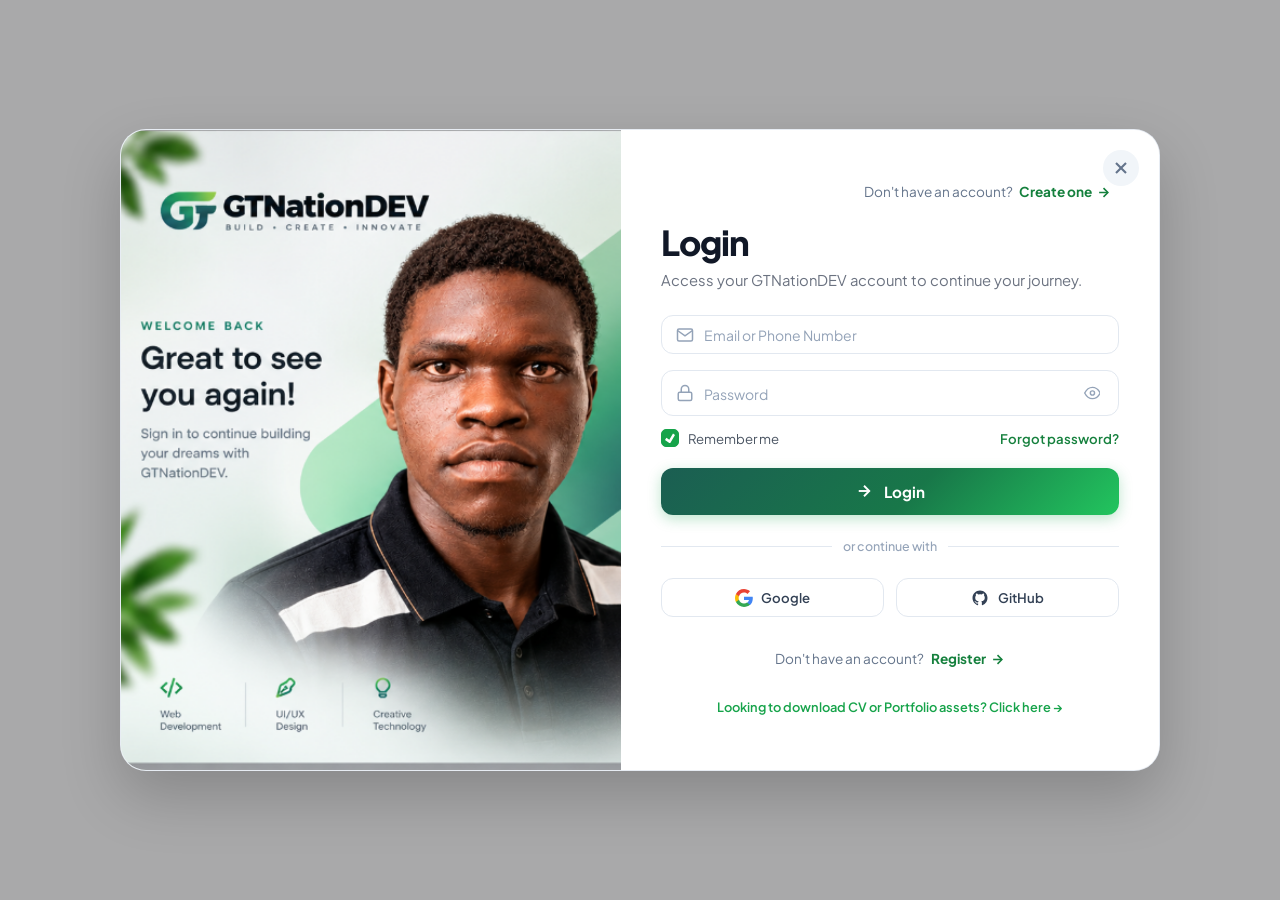
==== auth.html @ 15ab35c2 "feat: complete portfolio site with login, register, and CV download system" ====
<!DOCTYPE html>
<html lang="en">
<head>
  <meta charset="UTF-8">
  <meta name="viewport" content="width=device-width, initial-scale=1.0">
  <title>Account & Downloads | GTNationDEV</title>
  <link rel="stylesheet" href="assets/css/style.css">
  <link rel="icon" type="image/png" href="assets/images/logo.png">
</head>
<body style="background: #a9a9aa; display: flex; align-items: center; justify-content: center; min-height: 100vh; padding: 1.5rem;">

  <main class="auth-wrapper" style="padding: 0; min-height: auto; width: 100%; display: flex; justify-content: center;">
    <div class="auth-card" style="box-shadow: 0 25px 60px rgba(0, 0, 0, 0.2);">
      
      <!-- Left Hero Showcase Panel -->
      <div class="auth-hero-panel">
        <img id="authHeroImg" class="auth-hero-img" src="assets/images/hero-login.png" alt="GTNationDEV Dan Mungufeni">
      </div>

      <!-- Right Form Panel -->
      <div class="auth-form-panel">
        <a href="index.html" class="modal-close-btn" title="Back to Portfolio">
          <svg width="20" height="20" viewBox="0 0 24 24" fill="none" stroke="currentColor" stroke-width="2.5">
            <line x1="18" y1="6" x2="6" y2="18"></line>
            <line x1="6" y1="6" x2="18" y2="18"></line>
          </svg>
        </a>

        <!-- VIEW 1: LOGIN VIEW -->
        <div id="loginView" class="auth-view-content active">
          <div class="auth-top-switch">
            <span>Don't have an account?</span>
            <a href="#register" data-switch-mode="register">
              Create one
              <svg width="15" height="15" viewBox="0 0 24 24" fill="none" stroke="currentColor" stroke-width="2.5"><line x1="5" y1="12" x2="19" y2="12"></line><polyline points="12 5 19 12 12 19"></polyline></svg>
            </a>
          </div>

          <div class="auth-header">
            <h1 class="auth-title">Login</h1>
            <p class="auth-subtitle">Access your GTNationDEV account to continue your journey.</p>
          </div>

          <form id="loginForm" class="auth-form" novalidate>
            <div class="form-group">
              <div class="input-container">
                <span class="input-icon-left">
                  <svg width="18" height="18" viewBox="0 0 24 24" fill="none" stroke="currentColor" stroke-width="2"><path d="M4 4h16c1.1 0 2 .9 2 2v12c0 1.1-.9 2-2 2H4c-1.1 0-2-.9-2-2V6c0-1.1.9-2 2-2z"></path><polyline points="22,6 12,13 2,6"></polyline></svg>
                </span>
                <div class="input-inner">
                  <input type="text" id="loginIdentifier" class="form-input" placeholder="Email or Phone Number" required>
                </div>
              </div>
            </div>

            <div class="form-group">
              <div class="input-container">
                <span class="input-icon-left">
                  <svg width="18" height="18" viewBox="0 0 24 24" fill="none" stroke="currentColor" stroke-width="2"><rect x="3" y="11" width="18" height="11" rx="2" ry="2"></rect><path d="M7 11V7a5 5 0 0 1 10 0v4"></path></svg>
                </span>
                <div class="input-inner">
                  <input type="password" id="loginPassword" class="form-input" placeholder="Password" required>
                </div>
                <button type="button" class="input-action-btn btn-toggle-password" data-target="loginPassword" title="Toggle password visibility">
                  <svg width="18" height="18" viewBox="0 0 24 24" fill="none" stroke="currentColor" stroke-width="2"><path d="M1 12s4-8 11-8 11 8 11 8-4 8-11 8-11-8-11-8z"></path><circle cx="12" cy="12" r="3"></circle></svg>
                </button>
              </div>
            </div>

            <div class="form-options-row">
              <label class="custom-checkbox-label">
                <input type="checkbox" id="rememberMe" class="custom-checkbox" checked>
                <span>Remember me</span>
              </label>
              <a href="#" class="forgot-password-link" onclick="alert('Password reset link has been dispatched to your email.'); return false;">Forgot password?</a>
            </div>

            <button type="submit" class="btn-auth-submit">
              <svg width="18" height="18" viewBox="0 0 24 24" fill="none" stroke="currentColor" stroke-width="2.5"><line x1="5" y1="12" x2="19" y2="12"></line><polyline points="12 5 19 12 12 19"></polyline></svg>
              <span>Login</span>
            </button>

            <div class="auth-separator">or continue with</div>

            <div class="social-buttons-grid">
              <button type="button" class="btn-social">
                <svg width="18" height="18" viewBox="0 0 24 24"><path fill="#4285F4" d="M23.745 12.27c0-.7-.06-1.4-.19-2.07H12v4.51h6.6c-.29 1.52-1.14 2.8-2.4 3.65v3.03h3.88c2.27-2.09 3.66-5.17 3.66-9.12z"/><path fill="#34A853" d="M12 24c3.24 0 5.95-1.08 7.93-2.91l-3.88-3.03c-1.08.72-2.45 1.16-4.05 1.16-3.12 0-5.77-2.1-6.72-4.93H1.27v3.13C3.25 21.31 7.31 24 12 24z"/><path fill="#FBBC05" d="M5.28 14.29c-.25-.72-.38-1.49-.38-2.29s.13-1.57.38-2.29V6.57H1.27C.46 8.19 0 10.03 0 12s.46 3.81 1.27 5.43l4.01-3.14z"/><path fill="#EA4335" d="M12 4.75c1.77 0 3.35.61 4.6 1.8l3.42-3.42C17.95 1.19 15.24 0 12 0 7.31 0 3.25 2.69 1.27 6.57l4.01 3.14c.95-2.83 3.6-4.96 6.72-4.96z"/></svg>
                <span>Google</span>
              </button>
              <button type="button" class="btn-social">
                <svg width="18" height="18" viewBox="0 0 24 24" fill="currentColor"><path fill-rule="evenodd" clip-rule="evenodd" d="M12 2C6.477 2 2 6.484 2 12.017c0 4.425 2.865 8.18 6.839 9.504.5.092.682-.217.682-.483 0-.237-.008-.868-.013-1.703-2.782.605-3.369-1.343-3.369-1.343-.454-1.158-1.11-1.466-1.11-1.466-.908-.62.069-.608.069-.608 1.003.07 1.53 1.032 1.53 1.032.892 1.53 2.341 1.088 2.91.832.092-.647.35-1.088.636-1.338-2.22-.253-4.555-1.113-4.555-4.951 0-1.093.39-1.988 1.029-2.688-.103-.253-.446-1.272.098-2.65 0 0 .84-.27 2.75 1.026A9.564 9.564 0 0112 6.844c.85.004 1.705.115 2.504.337 1.909-1.296 2.747-1.027 2.747-1.027.546 1.379.202 2.398.1 2.651.64.7 1.028 1.595 1.028 2.688 0 3.848-2.339 4.695-4.566 4.943.359.309.678.92.678 1.855 0 1.338-.012 2.419-.012 2.747 0 .268.18.58.688.482A10.019 10.019 0 0022 12.017C22 6.484 17.522 2 12 2z"/></svg>
                <span>GitHub</span>
              </button>
            </div>

            <div class="auth-bottom-switch">
              <span>Don't have an account?</span>
              <a href="#register" class="auth-switch-link" data-switch-mode="register">
                Register
                <svg width="15" height="15" viewBox="0 0 24 24" fill="none" stroke="currentColor" stroke-width="2.5"><line x1="5" y1="12" x2="19" y2="12"></line><polyline points="12 5 19 12 12 19"></polyline></svg>
              </a>
            </div>

            <div style="text-align: center; margin-top: 0.5rem;">
              <a href="#download" data-switch-mode="download" style="font-size: 0.8rem; color: #16a34a; font-weight: 600;">
                Looking to download CV or Portfolio assets? Click here &rarr;
              </a>
            </div>
          </form>
        </div>

        <!-- VIEW 2: REGISTER VIEW -->
        <div id="registerView" class="auth-view-content">
          <div class="auth-top-switch">
            <span>Already have an account?</span>
            <a href="#login" data-switch-mode="login">
              Login
              <svg width="15" height="15" viewBox="0 0 24 24" fill="none" stroke="currentColor" stroke-width="2.5"><line x1="5" y1="12" x2="19" y2="12"></line><polyline points="12 5 19 12 12 19"></polyline></svg>
            </a>
          </div>

          <div class="auth-header">
            <h1 class="auth-title">Register</h1>
            <p class="auth-subtitle">Fill in your details to create your GTNationDEV account and get started.</p>
          </div>

          <form id="registerForm" class="auth-form" novalidate>
            <!-- Row 1: Full Name & Email -->
            <div class="form-row">
              <div class="form-group">
                <div class="input-container">
                  <span class="input-icon-left">
                    <svg width="18" height="18" viewBox="0 0 24 24" fill="none" stroke="currentColor" stroke-width="2"><path d="M20 21v-2a4 4 0 0 0-4-4H8a4 4 0 0 0-4 4v2"></path><circle cx="12" cy="7" r="4"></circle></svg>
                  </span>
                  <div class="input-inner">
                    <span class="input-label-mini">Full Name</span>
                    <input type="text" id="regFullName" class="form-input" placeholder="Enter your full name" required>
                  </div>
                </div>
              </div>

              <div class="form-group">
                <div class="input-container">
                  <span class="input-icon-left">
                    <svg width="18" height="18" viewBox="0 0 24 24" fill="none" stroke="currentColor" stroke-width="2"><path d="M4 4h16c1.1 0 2 .9 2 2v12c0 1.1-.9 2-2 2H4c-1.1 0-2-.9-2-2V6c0-1.1.9-2 2-2z"></path><polyline points="22,6 12,13 2,6"></polyline></svg>
                  </span>
                  <div class="input-inner">
                    <span class="input-label-mini">Email Address</span>
                    <input type="email" id="regEmail" class="form-input" placeholder="Enter your email address" required>
                  </div>
                </div>
              </div>
            </div>

            <!-- Row 2: Phone & Password -->
            <div class="form-row">
              <div class="form-group">
                <div class="input-container">
                  <span class="input-icon-left">
                    <svg width="18" height="18" viewBox="0 0 24 24" fill="none" stroke="currentColor" stroke-width="2"><path d="M22 16.92v3a2 2 0 0 1-2.18 2 19.79 19.79 0 0 1-8.63-3.07 19.5 19.5 0 0 1-6-6 19.79 19.79 0 0 1-3.07-8.67A2 2 0 0 1 4.11 2h3a2 2 0 0 1 2 1.72 12.84 12.84 0 0 0 .7 2.81 2 2 0 0 1-.45 2.11L8.09 9.91a16 16 0 0 0 6 6l1.27-1.27a2 2 0 0 1 2.11-.45 12.84 12.84 0 0 0 2.81.7A2 2 0 0 1 22 16.92z"></path></svg>
                  </span>
                  <div class="input-inner">
                    <span class="input-label-mini">Phone Number</span>
                    <input type="tel" id="regPhone" class="form-input" placeholder="e.g. +256 778 625624">
                  </div>
                </div>
              </div>

              <div class="form-group">
                <div class="input-container">
                  <span class="input-icon-left">
                    <svg width="18" height="18" viewBox="0 0 24 24" fill="none" stroke="currentColor" stroke-width="2"><rect x="3" y="11" width="18" height="11" rx="2" ry="2"></rect><path d="M7 11V7a5 5 0 0 1 10 0v4"></path></svg>
                  </span>
                  <div class="input-inner">
                    <span class="input-label-mini">Password</span>
                    <input type="password" id="regPassword" class="form-input" placeholder="Minimum 8 characters" required>
                  </div>
                  <button type="button" class="input-action-btn btn-toggle-password" data-target="regPassword" title="Toggle password visibility">
                    <svg width="18" height="18" viewBox="0 0 24 24" fill="none" stroke="currentColor" stroke-width="2"><path d="M1 12s4-8 11-8 11 8 11 8-4 8-11 8-11-8-11-8z"></path><circle cx="12" cy="12" r="3"></circle></svg>
                  </button>
                </div>
              </div>
            </div>

            <!-- Confirm Password -->
            <div class="form-group">
              <div class="input-container">
                <span class="input-icon-left">
                  <svg width="18" height="18" viewBox="0 0 24 24" fill="none" stroke="currentColor" stroke-width="2"><rect x="3" y="11" width="18" height="11" rx="2" ry="2"></rect><path d="M7 11V7a5 5 0 0 1 10 0v4"></path></svg>
                </span>
                <div class="input-inner">
                  <span class="input-label-mini">Confirm Password</span>
                  <input type="password" id="regConfirmPassword" class="form-input" placeholder="Re-enter your password" required>
                </div>
                <button type="button" class="input-action-btn btn-toggle-password" data-target="regConfirmPassword" title="Toggle password visibility">
                  <svg width="18" height="18" viewBox="0 0 24 24" fill="none" stroke="currentColor" stroke-width="2"><path d="M1 12s4-8 11-8 11 8 11 8-4 8-11 8-11-8-11-8z"></path><circle cx="12" cy="12" r="3"></circle></svg>
                </button>
              </div>
            </div>

            <!-- Role Selector -->
            <div class="form-group">
              <div class="input-container">
                <span class="input-icon-left">
                  <svg width="18" height="18" viewBox="0 0 24 24" fill="none" stroke="currentColor" stroke-width="2"><path d="M20 21v-2a4 4 0 0 0-4-4H8a4 4 0 0 0-4 4v2"></path><circle cx="12" cy="7" r="4"></circle></svg>
                </span>
                <div class="input-inner">
                  <span class="input-label-mini">I am a</span>
                  <select id="regRole" class="form-select">
                    <option value="" disabled selected>Select your role</option>
                    <option value="Client">Client / Project Owner</option>
                    <option value="Recruiter">Recruiter / Talent Scout</option>
                    <option value="Developer">Fellow Software Engineer</option>
                    <option value="Student">Student / Learner</option>
                    <option value="Collaborator">Open Source Collaborator</option>
                  </select>
                </div>
                <span class="chevron-icon">
                  <svg width="18" height="18" viewBox="0 0 24 24" fill="none" stroke="currentColor" stroke-width="2"><polyline points="6 9 12 15 18 9"></polyline></svg>
                </span>
              </div>
            </div>

            <!-- Terms Checkbox -->
            <label class="custom-checkbox-label" style="align-items: flex-start; margin-top: 0.15rem;">
              <input type="checkbox" id="regTermsAgree" class="custom-checkbox" checked style="margin-top: 2px;">
              <span style="font-size: 0.8rem; line-height: 1.4;">
                I agree to the <a href="#" style="color: #15803d; font-weight: 600; text-decoration: underline;">Terms & Conditions</a> and <a href="#" style="color: #15803d; font-weight: 600; text-decoration: underline;">Privacy Policy</a>
              </span>
            </label>

            <!-- Submit Button -->
            <button type="submit" class="btn-auth-submit">
              <svg width="20" height="20" viewBox="0 0 24 24" fill="none" stroke="currentColor" stroke-width="2"><path d="M16 21v-2a4 4 0 0 0-4-4H5a4 4 0 0 0-4 4v2"></path><circle cx="8.5" cy="7" r="4"></circle><line x1="20" y1="8" x2="20" y2="14"></line><line x1="23" y1="11" x2="17" y2="11"></line></svg>
              <span>Create Account</span>
              <svg width="18" height="18" viewBox="0 0 24 24" fill="none" stroke="currentColor" stroke-width="2.5"><line x1="5" y1="12" x2="19" y2="12"></line><polyline points="12 5 19 12 12 19"></polyline></svg>
            </button>

            <!-- Social Logins -->
            <div class="auth-separator">or register with</div>

            <div class="social-buttons-grid">
              <button type="button" class="btn-social">
                <svg width="18" height="18" viewBox="0 0 24 24"><path fill="#4285F4" d="M23.745 12.27c0-.7-.06-1.4-.19-2.07H12v4.51h6.6c-.29 1.52-1.14 2.8-2.4 3.65v3.03h3.88c2.27-2.09 3.66-5.17 3.66-9.12z"/><path fill="#34A853" d="M12 24c3.24 0 5.95-1.08 7.93-2.91l-3.88-3.03c-1.08.72-2.45 1.16-4.05 1.16-3.12 0-5.77-2.1-6.72-4.93H1.27v3.13C3.25 21.31 7.31 24 12 24z"/><path fill="#FBBC05" d="M5.28 14.29c-.25-.72-.38-1.49-.38-2.29s.13-1.57.38-2.29V6.57H1.27C.46 8.19 0 10.03 0 12s.46 3.81 1.27 5.43l4.01-3.14z"/><path fill="#EA4335" d="M12 4.75c1.77 0 3.35.61 4.6 1.8l3.42-3.42C17.95 1.19 15.24 0 12 0 7.31 0 3.25 2.69 1.27 6.57l4.01 3.14c.95-2.83 3.6-4.96 6.72-4.96z"/></svg>
                <span>Google</span>
              </button>
              <button type="button" class="btn-social">
                <svg width="18" height="18" viewBox="0 0 24 24" fill="currentColor"><path fill-rule="evenodd" clip-rule="evenodd" d="M12 2C6.477 2 2 6.484 2 12.017c0 4.425 2.865 8.18 6.839 9.504.5.092.682-.217.682-.483 0-.237-.008-.868-.013-1.703-2.782.605-3.369-1.343-3.369-1.343-.454-1.158-1.11-1.466-1.11-1.466-.908-.62.069-.608.069-.608 1.003.07 1.53 1.032 1.53 1.032.892 1.53 2.341 1.088 2.91.832.092-.647.35-1.088.636-1.338-2.22-.253-4.555-1.113-4.555-4.951 0-1.093.39-1.988 1.029-2.688-.103-.253-.446-1.272.098-2.65 0 0 .84-.27 2.75 1.026A9.564 9.564 0 0112 6.844c.85.004 1.705.115 2.504.337 1.909-1.296 2.747-1.027 2.747-1.027.546 1.379.202 2.398.1 2.651.64.7 1.028 1.595 1.028 2.688 0 3.848-2.339 4.695-4.566 4.943.359.309.678.92.678 1.855 0 1.338-.012 2.419-.012 2.747 0 .268.18.58.688.482A10.019 10.019 0 0022 12.017C22 6.484 17.522 2 12 2z"/></svg>
                <span>GitHub</span>
              </button>
              <button type="button" class="btn-social">
                <svg width="18" height="18" viewBox="0 0 24 24" fill="currentColor"><path d="M18.244 2.25h3.308l-7.227 8.26 8.502 11.24H16.17l-5.214-6.817L4.99 21.75H1.68l7.73-8.835L1.254 2.25H8.08l4.713 6.231zm-1.161 17.52h1.833L7.084 4.126H5.117z"/></svg>
                <span>X (Twitter)</span>
              </button>
            </div>

            <p class="auth-footer-notice">
              By creating an account, you agree to our <a href="#">Terms</a> and <a href="#">Privacy Policy</a>.
            </p>
          </form>
        </div>

        <!-- VIEW 3: DOWNLOAD FORM (Flagship CV / Resource Grabber) -->
        <div id="downloadView" class="auth-view-content">
          <div class="auth-top-switch">
            <span>Already have an account?</span>
            <a href="#login" data-switch-mode="login">
              Login
              <svg width="15" height="15" viewBox="0 0 24 24" fill="none" stroke="currentColor" stroke-width="2.5"><line x1="5" y1="12" x2="19" y2="12"></line><polyline points="12 5 19 12 12 19"></polyline></svg>
            </a>
          </div>

          <div class="auth-header">
            <h1 class="auth-title">Download CV & Assets</h1>
            <p class="auth-subtitle">Get instant access to Dan Mungufeni's official Curriculum Vitae and portfolio resources.</p>
          </div>

          <form id="downloadForm" class="auth-form" novalidate>
            <!-- Pack selector -->
            <div class="download-pack-selector">
              <label class="pack-card-option active">
                <input type="radio" name="downloadPack" value="cv" checked>
                <div class="pack-title">
                  <span>Dan Mungufeni CV</span>
                  <span class="pack-badge">Recommended</span>
                </div>
                <div class="pack-desc">Full resume, experience timeline, and verified contact info.</div>
              </label>

              <label class="pack-card-option">
                <input type="radio" name="downloadPack" value="portfolio">
                <div class="pack-title">
                  <span>Portfolio Pack</span>
                  <span class="pack-badge">ZIP/HTML</span>
                </div>
                <div class="pack-desc">Selected project case studies & live architecture notes.</div>
              </label>
            </div>

            <!-- Form Row: Name & Email -->
            <div class="form-row">
              <div class="form-group">
                <div class="input-container">
                  <span class="input-icon-left">
                    <svg width="18" height="18" viewBox="0 0 24 24" fill="none" stroke="currentColor" stroke-width="2"><path d="M20 21v-2a4 4 0 0 0-4-4H8a4 4 0 0 0-4 4v2"></path><circle cx="12" cy="7" r="4"></circle></svg>
                  </span>
                  <div class="input-inner">
                    <span class="input-label-mini">Your Name</span>
                    <input type="text" id="dlName" class="form-input" placeholder="e.g. Jane Doe" required>
                  </div>
                </div>
              </div>

              <div class="form-group">
                <div class="input-container">
                  <span class="input-icon-left">
                    <svg width="18" height="18" viewBox="0 0 24 24" fill="none" stroke="currentColor" stroke-width="2"><path d="M4 4h16c1.1 0 2 .9 2 2v12c0 1.1-.9 2-2 2H4c-1.1 0-2-.9-2-2V6c0-1.1.9-2 2-2z"></path><polyline points="22,6 12,13 2,6"></polyline></svg>
                  </span>
                  <div class="input-inner">
                    <span class="input-label-mini">Work / Personal Email</span>
                    <input type="email" id="dlEmail" class="form-input" placeholder="jane@company.com" required>
                  </div>
                </div>
              </div>
            </div>

            <!-- Organization / Purpose -->
            <div class="form-group">
              <div class="input-container">
                <span class="input-icon-left">
                  <svg width="18" height="18" viewBox="0 0 24 24" fill="none" stroke="currentColor" stroke-width="2"><rect x="2" y="7" width="20" height="14" rx="2" ry="2"></rect><path d="M16 21V5a2 2 0 0 0-2-2h-4a2 2 0 0 0-2 2v16"></path></svg>
                </span>
                <div class="input-inner">
                  <span class="input-label-mini">Organization or Hiring Company</span>
                  <input type="text" id="dlOrg" class="form-input" placeholder="e.g. Tech Corp / Freelance Project">
                </div>
              </div>
            </div>

            <!-- Download Progress Indicator -->
            <div id="downloadProgressBox" class="download-progress-box">
              <div class="progress-header">
                <span>Generating secure package...</span>
                <span>Please wait</span>
              </div>
              <div class="progress-bar-bg">
                <div id="downloadProgressBar" class="progress-bar-fill"></div>
              </div>
            </div>

            <button type="submit" class="btn-auth-submit">
              <svg width="20" height="20" viewBox="0 0 24 24" fill="none" stroke="currentColor" stroke-width="2"><path d="M21 15v4a2 2 0 0 1-2 2H5a2 2 0 0 1-2-2v-4"></path><polyline points="7 10 12 15 17 10"></polyline><line x1="12" y1="15" x2="12" y2="3"></line></svg>
              <span>Download CV Package Now</span>
              <svg width="18" height="18" viewBox="0 0 24 24" fill="none" stroke="currentColor" stroke-width="2.5"><line x1="5" y1="12" x2="19" y2="12"></line><polyline points="12 5 19 12 12 19"></polyline></svg>
            </button>

            <div class="auth-bottom-switch">
              <span>Looking to sign in instead?</span>
              <a href="#login" class="auth-switch-link" data-switch-mode="login">
                Login
                <svg width="15" height="15" viewBox="0 0 24 24" fill="none" stroke="currentColor" stroke-width="2.5"><line x1="5" y1="12" x2="19" y2="12"></line><polyline points="12 5 19 12 12 19"></polyline></svg>
              </a>
            </div>
          </form>
        </div>

      </div>
    </div>
  </main>

  <!-- Notification Toast Container -->
  <div id="toastContainer" class="toast-container"></div>

  <script src="assets/js/main.js"></script>
</body>
</html>
---- assets/css/style.css ----
/* ==========================================================================
   GTNationDEV Portfolio & Auth/Download System
   Author: Dan Mungufeni (GTNationDEV)
   Description: Modern, responsive stylesheet matching the GTNationDEV design system.
   ========================================================================== */

@import url('https://fonts.googleapis.com/css2?family=Plus+Jakarta+Sans:wght@300;400;500;600;700;800&family=Caveat:wght@600;700&display=swap');

:root {
  /* Brand Palette */
  --primary: #16a34a;
  --primary-dark: #15803d;
  --primary-light: #4ade80;
  --primary-soft: #ecfdf5;
  --primary-gradient: linear-gradient(135deg, #1b5e52 0%, #187749 55%, #22c55e 100%);
  --primary-gradient-hover: linear-gradient(135deg, #164e44 0%, #15803d 55%, #16a34a 100%);
  
  /* Accent Colors */
  --accent-teal: #0d9488;
  --accent-mint: #a7f3d0;
  --accent-sage: #e8f5ee;
  
  /* Neutral Palette */
  --bg-page: #eef2f6;
  --bg-card: #ffffff;
  --bg-input: #ffffff;
  --bg-hover: #f8fafc;
  
  --text-main: #111827;
  --text-muted: #64748b;
  --text-light: #94a3b8;
  
  --border-light: #e2e8f0;
  --border-focus: #10b981;
  --border-error: #ef4444;

  /* Elevation Shadows */
  --shadow-sm: 0 1px 2px 0 rgba(0, 0, 0, 0.05);
  --shadow-md: 0 4px 6px -1px rgba(0, 0, 0, 0.1), 0 2px 4px -1px rgba(0, 0, 0, 0.06);
  --shadow-lg: 0 10px 15px -3px rgba(0, 0, 0, 0.08), 0 4px 6px -2px rgba(0, 0, 0, 0.04);
  --shadow-xl: 0 25px 50px -12px rgba(15, 23, 42, 0.18);
  --shadow-card: 0 20px 45px -10px rgba(16, 185, 129, 0.08), 0 10px 25px -5px rgba(0, 0, 0, 0.06);

  /* Radii */
  --radius-sm: 8px;
  --radius-md: 12px;
  --radius-lg: 16px;
  --radius-xl: 26px;
  --radius-full: 9999px;

  /* Transitions */
  --transition-fast: 0.15s ease;
  --transition-normal: 0.25s cubic-bezier(0.4, 0, 0.2, 1);
  --transition-slow: 0.4s cubic-bezier(0.16, 1, 0.3, 1);
}

/* Base Styles */
*, *::before, *::after {
  box-sizing: border-box;
  margin: 0;
  padding: 0;
}

html {
  font-size: 16px;
  scroll-behavior: smooth;
}

body {
  font-family: 'Plus Jakarta Sans', -apple-system, BlinkMacSystemFont, "Segoe UI", Roboto, sans-serif;
  color: var(--text-main);
  background-color: var(--bg-page);
  line-height: 1.5;
  min-height: 100vh;
  -webkit-font-smoothing: antialiased;
}

img, svg {
  display: block;
  max-width: 100%;
}

a {
  color: inherit;
  text-decoration: none;
}

button, input, select, textarea {
  font-family: inherit;
  font-size: inherit;
  outline: none;
}

/* ==========================================================================
   NAVIGATION BAR (Portfolio Header)
   ========================================================================== */
.site-header {
  position: sticky;
  top: 0;
  z-index: 100;
  background: rgba(255, 255, 255, 0.88);
  backdrop-filter: blur(12px);
  -webkit-backdrop-filter: blur(12px);
  border-bottom: 1px solid rgba(226, 232, 240, 0.8);
  transition: var(--transition-normal);
}

.header-container {
  max-width: 1240px;
  margin: 0 auto;
  padding: 0.85rem 1.5rem;
  display: flex;
  align-items: center;
  justify-content: space-between;
}

.brand-logo {
  display: flex;
  align-items: center;
  gap: 0.75rem;
  text-decoration: none;
}

.brand-logo img {
  height: 40px;
  width: auto;
  object-fit: contain;
}

.brand-text {
  display: flex;
  flex-direction: column;
}

.brand-title {
  font-size: 1.25rem;
  font-weight: 800;
  letter-spacing: -0.03em;
  color: #111827;
  display: flex;
  align-items: center;
  gap: 0.2rem;
}

.brand-tagline {
  font-size: 0.65rem;
  font-weight: 700;
  letter-spacing: 0.18em;
  text-transform: uppercase;
  color: var(--text-muted);
}

.nav-menu {
  display: flex;
  align-items: center;
  gap: 1.75rem;
  list-style: none;
}

.nav-link {
  font-size: 0.925rem;
  font-weight: 600;
  color: #4b5563;
  transition: color var(--transition-fast);
  position: relative;
}

.nav-link:hover, .nav-link.active {
  color: var(--primary);
}

.header-actions {
  display: flex;
  align-items: center;
  gap: 0.85rem;
}

.btn-header-outline {
  display: inline-flex;
  align-items: center;
  gap: 0.5rem;
  padding: 0.55rem 1.15rem;
  border-radius: var(--radius-full);
  border: 1.5px solid var(--border-light);
  background: #ffffff;
  color: #374151;
  font-size: 0.875rem;
  font-weight: 600;
  cursor: pointer;
  transition: all var(--transition-fast);
}

.btn-header-outline:hover {
  border-color: var(--primary);
  color: var(--primary);
  background: var(--primary-soft);
}

.btn-header-primary {
  display: inline-flex;
  align-items: center;
  gap: 0.5rem;
  padding: 0.58rem 1.25rem;
  border-radius: var(--radius-full);
  background: var(--primary-gradient);
  color: #ffffff;
  font-size: 0.875rem;
  font-weight: 600;
  cursor: pointer;
  border: none;
  box-shadow: 0 4px 12px rgba(22, 163, 74, 0.25);
  transition: all var(--transition-fast);
}

.btn-header-primary:hover {
  background: var(--primary-gradient-hover);
  transform: translateY(-1px);
  box-shadow: 0 6px 16px rgba(22, 163, 74, 0.35);
}

/* User logged-in pill */
.user-profile-badge {
  display: none;
  align-items: center;
  gap: 0.65rem;
  background: #f1f5f9;
  padding: 0.35rem 0.85rem 0.35rem 0.45rem;
  border-radius: var(--radius-full);
  border: 1px solid var(--border-light);
}

.user-avatar-mini {
  width: 32px;
  height: 32px;
  border-radius: 50%;
  object-fit: cover;
  border: 2px solid var(--primary);
}

.user-name-mini {
  font-size: 0.85rem;
  font-weight: 600;
  color: #1f2937;
}

.btn-logout-mini {
  background: transparent;
  border: none;
  color: #94a3b8;
  cursor: pointer;
  display: flex;
  align-items: center;
  padding: 2px;
}

.btn-logout-mini:hover {
  color: #ef4444;
}

/* Mobile Hamburger */
.mobile-toggle {
  display: none;
  background: transparent;
  border: none;
  font-size: 1.5rem;
  color: #374151;
  cursor: pointer;
}

/* ==========================================================================
   AUTH & DOWNLOAD CARD SYSTEM (MODAL & STANDALONE)
   ========================================================================== */
.auth-wrapper {
  display: flex;
  justify-content: center;
  align-items: center;
  padding: 2rem 1.5rem;
  min-height: calc(100vh - 75px);
}

.auth-card {
  width: 100%;
  max-width: 1040px;
  background: var(--bg-card);
  border-radius: var(--radius-xl);
  box-shadow: var(--shadow-xl), 0 0 0 1px rgba(0, 0, 0, 0.03);
  display: grid;
  grid-template-columns: 500px 1fr;
  overflow: hidden;
  position: relative;
  border: 1px solid rgba(226, 232, 240, 0.8);
  transition: all var(--transition-slow);
}

/* Left Hero Showcase Column */
.auth-hero-panel {
  position: relative;
  background: #ebf7f1;
  overflow: hidden;
  display: flex;
  flex-direction: column;
  justify-content: space-between;
  min-height: 640px;
}

/* Pre-rendered Mockup Imagery */
.auth-hero-img {
  position: absolute;
  top: 0;
  left: 0;
  width: 100%;
  height: 100%;
  object-fit: cover;
  object-position: center top;
  pointer-events: none;
  transition: opacity var(--transition-slow);
}

/* Fallback/Hybrid Dynamic Hero Elements */
.auth-hero-dynamic {
  position: absolute;
  top: 0;
  left: 0;
  width: 100%;
  height: 100%;
  padding: 2.25rem 2.25rem 2rem;
  display: flex;
  flex-direction: column;
  justify-content: space-between;
  z-index: 2;
  pointer-events: none;
}

/* Right Form Column */
.auth-form-panel {
  padding: 2.25rem 2.5rem;
  background: #ffffff;
  display: flex;
  flex-direction: column;
  justify-content: center;
  position: relative;
  overflow-y: auto;
  max-height: 85vh;
}

/* Modal Close Button */
.modal-close-btn {
  position: absolute;
  top: 1.25rem;
  right: 1.25rem;
  width: 36px;
  height: 36px;
  border-radius: 50%;
  background: #f1f5f9;
  border: none;
  display: flex;
  align-items: center;
  justify-content: center;
  color: #64748b;
  cursor: pointer;
  transition: all var(--transition-fast);
  z-index: 20;
}

.modal-close-btn:hover {
  background: #e2e8f0;
  color: #0f172a;
  transform: rotate(90deg);
}

/* Top Switch Link */
.auth-top-switch {
  display: flex;
  justify-content: flex-end;
  align-items: center;
  font-size: 0.85rem;
  color: var(--text-muted);
  gap: 0.4rem;
  margin-bottom: 1.25rem;
  padding-right: 0.5rem;
}

.auth-top-switch a, .auth-switch-link {
  color: var(--primary-dark);
  font-weight: 700;
  display: inline-flex;
  align-items: center;
  gap: 0.25rem;
  cursor: pointer;
  transition: color var(--transition-fast);
}

.auth-top-switch a:hover, .auth-switch-link:hover {
  color: var(--primary);
  text-decoration: underline;
}

/* Form Headings */
.auth-header {
  margin-bottom: 1.5rem;
}

.auth-title {
  font-size: 2.15rem;
  font-weight: 800;
  letter-spacing: -0.03em;
  color: #111827;
  line-height: 1.15;
  margin-bottom: 0.45rem;
}

.auth-subtitle {
  font-size: 0.925rem;
  color: #6b7280;
  line-height: 1.45;
}

/* Form Structure */
.auth-form {
  display: flex;
  flex-direction: column;
  gap: 1rem;
}

.form-row {
  display: grid;
  grid-template-columns: 1fr 1fr;
  gap: 0.85rem;
}

.form-group {
  display: flex;
  flex-direction: column;
  gap: 0.35rem;
  position: relative;
}

.input-container {
  position: relative;
  display: flex;
  align-items: center;
  background: #ffffff;
  border: 1.5px solid var(--border-light);
  border-radius: var(--radius-md);
  padding: 0.55rem 0.85rem 0.55rem 2.65rem;
  transition: all var(--transition-fast);
}

.input-container:focus-within {
  border-color: var(--border-focus);
  box-shadow: 0 0 0 3px rgba(16, 185, 129, 0.15);
}

.input-container.error {
  border-color: var(--border-error);
  box-shadow: 0 0 0 3px rgba(239, 68, 68, 0.12);
}

.input-icon-left {
  position: absolute;
  left: 0.9rem;
  top: 50%;
  transform: translateY(-50%);
  color: #94a3b8;
  display: flex;
  align-items: center;
  justify-content: center;
  pointer-events: none;
  transition: color var(--transition-fast);
}

.input-container:focus-within .input-icon-left {
  color: var(--primary);
}

.input-inner {
  display: flex;
  flex-direction: column;
  width: 100%;
}

.input-label-mini {
  font-size: 0.72rem;
  font-weight: 600;
  color: #64748b;
  line-height: 1.2;
}

.form-input, .form-select {
  width: 100%;
  border: none;
  background: transparent;
  font-size: 0.875rem;
  font-weight: 500;
  color: #111827;
  padding: 0.1rem 0 0;
}

.form-input::placeholder {
  color: #94a3b8;
  font-weight: 400;
}

.form-select {
  cursor: pointer;
  appearance: none;
  -webkit-appearance: none;
}

.input-action-btn {
  background: transparent;
  border: none;
  cursor: pointer;
  color: #94a3b8;
  display: flex;
  align-items: center;
  justify-content: center;
  padding: 0.25rem;
  border-radius: var(--radius-sm);
  transition: color var(--transition-fast);
}

.input-action-btn:hover {
  color: #334155;
}

.chevron-icon {
  pointer-events: none;
  color: #94a3b8;
}

/* Auxiliary controls (Remember me / Forgot password) */
.form-options-row {
  display: flex;
  align-items: center;
  justify-content: space-between;
  font-size: 0.85rem;
  margin-top: -0.2rem;
}

.custom-checkbox-label {
  display: flex;
  align-items: center;
  gap: 0.55rem;
  cursor: pointer;
  font-size: 0.825rem;
  color: #4b5563;
  user-select: none;
}

.custom-checkbox {
  appearance: none;
  -webkit-appearance: none;
  width: 18px;
  height: 18px;
  border: 1.75px solid #cbd5e1;
  border-radius: 5px;
  background: #ffffff;
  display: grid;
  place-content: center;
  cursor: pointer;
  transition: all var(--transition-fast);
}

.custom-checkbox::before {
  content: "";
  width: 10px;
  height: 10px;
  transform: scale(0);
  background-color: #ffffff;
  clip-path: polygon(14% 44%, 0 65%, 50% 100%, 100% 16%, 80% 0%, 43% 62%);
  transition: transform 0.12s ease-in-out;
}

.custom-checkbox:checked {
  background-color: var(--primary);
  border-color: var(--primary);
}

.custom-checkbox:checked::before {
  transform: scale(1);
}

.forgot-password-link {
  color: var(--primary-dark);
  font-weight: 600;
  font-size: 0.825rem;
  transition: color var(--transition-fast);
}

.forgot-password-link:hover {
  color: var(--primary);
  text-decoration: underline;
}

/* Submit Action Button */
.btn-auth-submit {
  width: 100%;
  display: flex;
  align-items: center;
  justify-content: center;
  gap: 0.65rem;
  padding: 0.85rem 1.5rem;
  background: var(--primary-gradient);
  border: none;
  border-radius: var(--radius-md);
  color: #ffffff;
  font-size: 0.95rem;
  font-weight: 700;
  cursor: pointer;
  box-shadow: 0 4px 14px rgba(22, 163, 74, 0.28);
  transition: all var(--transition-fast);
  margin-top: 0.25rem;
}

.btn-auth-submit:hover {
  background: var(--primary-gradient-hover);
  transform: translateY(-1.5px);
  box-shadow: 0 6px 18px rgba(22, 163, 74, 0.38);
}

.btn-auth-submit:active {
  transform: translateY(0);
}

/* Social Separator */
.auth-separator {
  display: flex;
  align-items: center;
  text-align: center;
  color: #94a3b8;
  font-size: 0.78rem;
  font-weight: 500;
  margin: 0.4rem 0;
}

.auth-separator::before,
.auth-separator::after {
  content: '';
  flex: 1;
  border-bottom: 1px solid #e2e8f0;
}

.auth-separator:not(:empty)::before {
  margin-right: 0.85em;
}

.auth-separator:not(:empty)::after {
  margin-left: 0.85em;
}

/* Social Buttons */
.social-buttons-grid {
  display: grid;
  grid-template-columns: repeat(auto-fit, minmax(90px, 1fr));
  gap: 0.75rem;
}

.btn-social {
  display: flex;
  align-items: center;
  justify-content: center;
  gap: 0.55rem;
  padding: 0.6rem 0.85rem;
  background: #ffffff;
  border: 1.5px solid var(--border-light);
  border-radius: var(--radius-md);
  color: #334155;
  font-size: 0.825rem;
  font-weight: 600;
  cursor: pointer;
  transition: all var(--transition-fast);
}

.btn-social:hover {
  border-color: #cbd5e1;
  background: #f8fafc;
  transform: translateY(-1px);
  box-shadow: var(--shadow-sm);
}

.btn-social svg, .btn-social img {
  width: 18px;
  height: 18px;
  flex-shrink: 0;
}

/* Footer / Switch Notice */
.auth-footer-notice {
  text-align: center;
  font-size: 0.75rem;
  color: #94a3b8;
  margin-top: 0.85rem;
}

.auth-footer-notice a {
  color: #4b5563;
  font-weight: 600;
  text-decoration: underline;
}

.auth-bottom-switch {
  display: flex;
  justify-content: center;
  align-items: center;
  font-size: 0.85rem;
  color: var(--text-muted);
  gap: 0.4rem;
  margin-top: 1rem;
}

/* ==========================================================================
   DOWNLOAD FORM STYLING (Flagship Resource & CV Grabber)
   ========================================================================== */
.download-pack-selector {
  display: grid;
  grid-template-columns: 1fr 1fr;
  gap: 0.75rem;
  margin-bottom: 0.35rem;
}

.pack-card-option {
  position: relative;
  display: flex;
  flex-direction: column;
  gap: 0.3rem;
  padding: 0.75rem;
  border: 1.5px solid var(--border-light);
  border-radius: var(--radius-md);
  cursor: pointer;
  background: #ffffff;
  transition: all var(--transition-fast);
}

.pack-card-option input[type="radio"] {
  position: absolute;
  opacity: 0;
  pointer-events: none;
}

.pack-card-option:hover {
  border-color: #94a3b8;
  background: #f8fafc;
}

.pack-card-option.active, .pack-card-option:has(input[type="radio"]:checked) {
  border-color: var(--primary);
  background: #f0fdf4;
  box-shadow: 0 0 0 1px var(--primary);
}

.pack-title {
  font-size: 0.825rem;
  font-weight: 700;
  color: #111827;
  display: flex;
  align-items: center;
  justify-content: space-between;
}

.pack-desc {
  font-size: 0.72rem;
  color: #64748b;
  line-height: 1.25;
}

.pack-badge {
  font-size: 0.65rem;
  font-weight: 700;
  padding: 2px 6px;
  border-radius: var(--radius-full);
  background: var(--primary-soft);
  color: var(--primary-dark);
}

/* Download Progress Banner */
.download-progress-box {
  display: none;
  background: #ecfdf5;
  border: 1px solid #a7f3d0;
  border-radius: var(--radius-md);
  padding: 0.85rem;
  margin-top: 0.75rem;
  animation: fadeIn 0.3s ease;
}

.progress-header {
  display: flex;
  justify-content: space-between;
  font-size: 0.8rem;
  font-weight: 600;
  color: var(--primary-dark);
  margin-bottom: 0.4rem;
}

.progress-bar-bg {
  width: 100%;
  height: 6px;
  background: #d1fae5;
  border-radius: var(--radius-full);
  overflow: hidden;
}

.progress-bar-fill {
  width: 0%;
  height: 100%;
  background: var(--primary);
  border-radius: var(--radius-full);
  transition: width 0.3s ease;
}

/* Mode View Tabs (Hidden tabs switched by JS) */
.auth-view-content {
  display: none;
  animation: fadeIn 0.25s ease-in-out;
}

.auth-view-content.active {
  display: block;
}

@keyframes fadeIn {
  from { opacity: 0; transform: translateY(6px); }
  to { opacity: 1; transform: translateY(0); }
}

/* ==========================================================================
   PORTFOLIO WEBSITE SECTIONS
   ========================================================================== */
.portfolio-hero {
  max-width: 1240px;
  margin: 0 auto;
  padding: 4.5rem 1.5rem 3.5rem;
  display: grid;
  grid-template-columns: 1.15fr 0.85fr;
  align-items: center;
  gap: 3.5rem;
}

.hero-content {
  display: flex;
  flex-direction: column;
  gap: 1.5rem;
}

.hero-pill {
  display: inline-flex;
  align-items: center;
  gap: 0.5rem;
  padding: 0.4rem 1rem;
  background: var(--primary-soft);
  border: 1px solid #bbf7d0;
  border-radius: var(--radius-full);
  color: var(--primary-dark);
  font-size: 0.825rem;
  font-weight: 700;
  letter-spacing: 0.05em;
  text-transform: uppercase;
  width: fit-content;
}

.hero-pill-dot {
  width: 8px;
  height: 8px;
  border-radius: 50%;
  background: var(--primary);
  box-shadow: 0 0 0 3px rgba(34, 197, 94, 0.25);
  animation: pulse 2s infinite;
}

@keyframes pulse {
  0% { transform: scale(0.95); box-shadow: 0 0 0 0 rgba(34, 197, 94, 0.5); }
  70% { transform: scale(1); box-shadow: 0 0 0 8px rgba(34, 197, 94, 0); }
  100% { transform: scale(0.95); box-shadow: 0 0 0 0 rgba(34, 197, 94, 0); }
}

.hero-heading {
  font-size: 3.5rem;
  font-weight: 800;
  letter-spacing: -0.04em;
  color: #0f172a;
  line-height: 1.1;
}

.hero-heading span.highlight {
  background: linear-gradient(135deg, #15803d 0%, #22c55e 100%);
  -webkit-background-clip: text;
  -webkit-text-fill-color: transparent;
}

.hero-description {
  font-size: 1.125rem;
  color: #475569;
  line-height: 1.65;
  max-width: 580px;
}

.hero-cta-group {
  display: flex;
  flex-wrap: wrap;
  gap: 1rem;
  margin-top: 0.5rem;
}

.btn-cta-primary {
  display: inline-flex;
  align-items: center;
  gap: 0.65rem;
  padding: 0.85rem 1.75rem;
  background: var(--primary-gradient);
  border-radius: var(--radius-full);
  color: #ffffff;
  font-size: 1rem;
  font-weight: 700;
  border: none;
  cursor: pointer;
  box-shadow: 0 6px 20px rgba(22, 163, 74, 0.32);
  transition: all var(--transition-fast);
}

.btn-cta-primary:hover {
  background: var(--primary-gradient-hover);
  transform: translateY(-2px);
  box-shadow: 0 10px 25px rgba(22, 163, 74, 0.4);
}

.btn-cta-secondary {
  display: inline-flex;
  align-items: center;
  gap: 0.65rem;
  padding: 0.85rem 1.65rem;
  background: #ffffff;
  border: 1.5px solid var(--border-light);
  border-radius: var(--radius-full);
  color: #334155;
  font-size: 1rem;
  font-weight: 600;
  cursor: pointer;
  transition: all var(--transition-fast);
}

.btn-cta-secondary:hover {
  border-color: #cbd5e1;
  background: #f8fafc;
  transform: translateY(-2px);
}

/* Hero Portrait Visual */
.hero-visual-card {
  position: relative;
  border-radius: 32px;
  background: linear-gradient(145deg, #ebf7f1 0%, #dcfce7 100%);
  padding: 1.5rem;
  display: flex;
  justify-content: center;
  align-items: center;
  box-shadow: var(--shadow-xl);
  border: 1px solid rgba(22, 163, 74, 0.15);
}

.hero-portrait-img {
  width: 100%;
  max-width: 420px;
  border-radius: 24px;
  object-fit: cover;
  box-shadow: var(--shadow-lg);
  border: 4px solid #ffffff;
}

.floating-badge-tech {
  position: absolute;
  bottom: 2rem;
  left: -1rem;
  background: #ffffff;
  padding: 0.75rem 1.25rem;
  border-radius: var(--radius-lg);
  box-shadow: var(--shadow-lg);
  border: 1px solid var(--border-light);
  display: flex;
  align-items: center;
  gap: 0.85rem;
  animation: floatSlow 4s ease-in-out infinite;
}

@keyframes floatSlow {
  0%, 100% { transform: translateY(0); }
  50% { transform: translateY(-8px); }
}

.badge-icon {
  width: 40px;
  height: 40px;
  border-radius: var(--radius-md);
  background: var(--primary-soft);
  color: var(--primary-dark);
  display: grid;
  place-content: center;
  font-weight: bold;
}

/* Features / Pillars Section */
.features-section {
  max-width: 1240px;
  margin: 0 auto;
  padding: 3rem 1.5rem 5rem;
}

.section-head {
  text-align: center;
  max-width: 640px;
  margin: 0 auto 3.5rem;
}

.section-tag {
  color: var(--primary-dark);
  font-weight: 800;
  font-size: 0.85rem;
  text-transform: uppercase;
  letter-spacing: 0.12em;
  margin-bottom: 0.5rem;
}

.section-title {
  font-size: 2.25rem;
  font-weight: 800;
  letter-spacing: -0.03em;
  color: #0f172a;
}

.features-grid {
  display: grid;
  grid-template-columns: repeat(3, 1fr);
  gap: 1.75rem;
}

.feature-card {
  background: #ffffff;
  border: 1px solid var(--border-light);
  border-radius: var(--radius-xl);
  padding: 2.25rem 2rem;
  box-shadow: var(--shadow-sm);
  transition: all var(--transition-normal);
  display: flex;
  flex-direction: column;
  gap: 1rem;
}

.feature-card:hover {
  transform: translateY(-6px);
  border-color: rgba(22, 163, 74, 0.35);
  box-shadow: var(--shadow-card);
}

.feature-icon-wrapper {
  width: 54px;
  height: 54px;
  border-radius: var(--radius-lg);
  background: var(--primary-soft);
  color: var(--primary);
  display: flex;
  align-items: center;
  justify-content: center;
}

.feature-card h3 {
  font-size: 1.25rem;
  font-weight: 700;
  color: #111827;
}

.feature-card p {
  color: #64748b;
  font-size: 0.95rem;
  line-height: 1.55;
}

/* Modal Backdrop */
.modal-overlay {
  position: fixed;
  top: 0;
  left: 0;
  width: 100vw;
  height: 100vh;
  background: rgba(15, 23, 42, 0.65);
  backdrop-filter: blur(8px);
  -webkit-backdrop-filter: blur(8px);
  z-index: 1000;
  display: none;
  place-content: center;
  padding: 1.5rem;
  opacity: 0;
  transition: opacity var(--transition-normal);
}

.modal-overlay.open {
  display: grid;
  opacity: 1;
}

/* Toast Notifications */
.toast-container {
  position: fixed;
  bottom: 2rem;
  right: 2rem;
  z-index: 9999;
  display: flex;
  flex-direction: column;
  gap: 0.75rem;
}

.toast-msg {
  background: #ffffff;
  border-left: 4px solid var(--primary);
  border-radius: var(--radius-md);
  box-shadow: var(--shadow-xl);
  padding: 0.85rem 1.25rem;
  display: flex;
  align-items: center;
  gap: 0.85rem;
  font-size: 0.9rem;
  font-weight: 600;
  color: #1f2937;
  animation: slideInRight 0.3s cubic-bezier(0.16, 1, 0.3, 1);
  min-width: 280px;
}

.toast-msg.error {
  border-left-color: #ef4444;
}

@keyframes slideInRight {
  from { transform: translateX(100%); opacity: 0; }
  to { transform: translateX(0); opacity: 1; }
}

/* ==========================================================================
   RESPONSIVE DESIGN (Tablets & Mobile)
   ========================================================================== */
@media (max-width: 1024px) {
  .portfolio-hero {
    grid-template-columns: 1fr;
    text-align: center;
    gap: 2.5rem;
  }

  .hero-content {
    align-items: center;
  }

  .hero-cta-group {
    justify-content: center;
  }

  .features-grid {
    grid-template-columns: 1fr;
  }

  .auth-card {
    grid-template-columns: 420px 1fr;
  }
}

@media (max-width: 860px) {
  .nav-menu {
    display: none;
  }

  .mobile-toggle {
    display: block;
  }

  .auth-card {
    grid-template-columns: 1fr;
    max-width: 520px;
  }

  .auth-hero-panel {
    min-height: 240px;
    height: 240px;
  }

  .auth-form-panel {
    padding: 1.75rem 1.5rem;
  }

  .form-row {
    grid-template-columns: 1fr;
  }
}

@media (max-width: 480px) {
  .hero-heading {
    font-size: 2.5rem;
  }

  .auth-title {
    font-size: 1.75rem;
  }

  .btn-auth-submit {
    padding: 0.75rem 1rem;
    font-size: 0.9rem;
  }
}
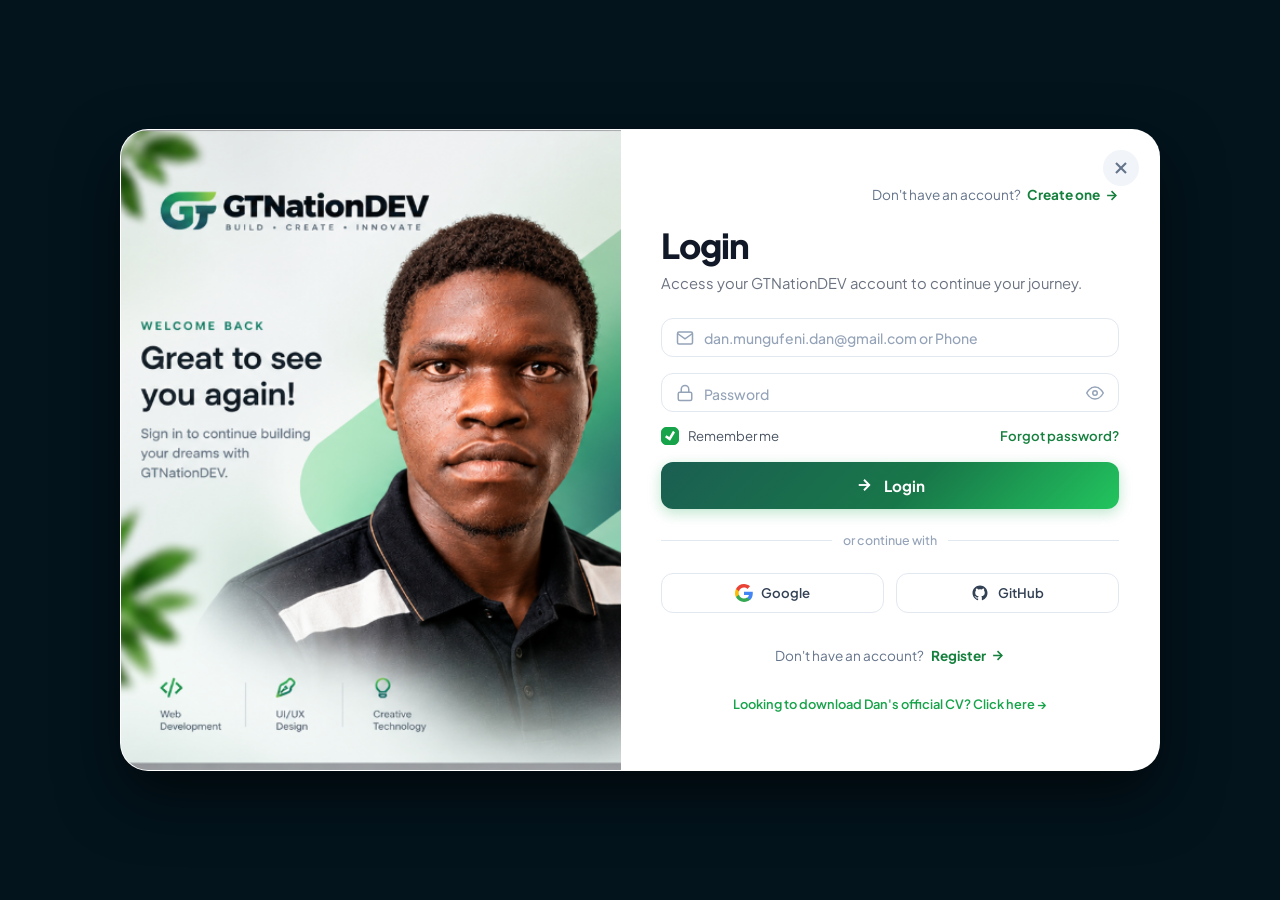
==== commit 1ec21626: "feat: integrate full academic, employment, projects, and contact info for Dan Mungufeni" ====
--- a/auth.html
+++ b/auth.html
@@ -7,10 +7,10 @@
   <link rel="stylesheet" href="assets/css/style.css">
   <link rel="icon" type="image/png" href="assets/images/logo.png">
 </head>
-<body style="background: #a9a9aa; display: flex; align-items: center; justify-content: center; min-height: 100vh; padding: 1.5rem;">
+<body style="background: #03141d; display: flex; align-items: center; justify-content: center; min-height: 100vh; padding: 1.5rem;">
 
   <main class="auth-wrapper" style="padding: 0; min-height: auto; width: 100%; display: flex; justify-content: center;">
-    <div class="auth-card" style="box-shadow: 0 25px 60px rgba(0, 0, 0, 0.2);">
+    <div class="auth-card" style="box-shadow: 0 25px 60px rgba(0, 0, 0, 0.6);">
       
       <!-- Left Hero Showcase Panel -->
       <div class="auth-hero-panel">
@@ -48,7 +48,7 @@
                   <svg width="18" height="18" viewBox="0 0 24 24" fill="none" stroke="currentColor" stroke-width="2"><path d="M4 4h16c1.1 0 2 .9 2 2v12c0 1.1-.9 2-2 2H4c-1.1 0-2-.9-2-2V6c0-1.1.9-2 2-2z"></path><polyline points="22,6 12,13 2,6"></polyline></svg>
                 </span>
                 <div class="input-inner">
-                  <input type="text" id="loginIdentifier" class="form-input" placeholder="Email or Phone Number" required>
+                  <input type="text" id="loginIdentifier" class="form-input" placeholder="dan.mungufeni.dan@gmail.com or Phone" required>
                 </div>
               </div>
             </div>
@@ -72,7 +72,7 @@
                 <input type="checkbox" id="rememberMe" class="custom-checkbox" checked>
                 <span>Remember me</span>
               </label>
-              <a href="#" class="forgot-password-link" onclick="alert('Password reset link has been dispatched to your email.'); return false;">Forgot password?</a>
+              <a href="#" class="forgot-password-link" onclick="alert('Password reset link sent to your registered email.'); return false;">Forgot password?</a>
             </div>
 
             <button type="submit" class="btn-auth-submit">
@@ -103,7 +103,7 @@
 
             <div style="text-align: center; margin-top: 0.5rem;">
               <a href="#download" data-switch-mode="download" style="font-size: 0.8rem; color: #16a34a; font-weight: 600;">
-                Looking to download CV or Portfolio assets? Click here &rarr;
+                Looking to download Dan's official CV? Click here &rarr;
               </a>
             </div>
           </form>
@@ -134,7 +134,7 @@
                   </span>
                   <div class="input-inner">
                     <span class="input-label-mini">Full Name</span>
-                    <input type="text" id="regFullName" class="form-input" placeholder="Enter your full name" required>
+                    <input type="text" id="regFullName" class="form-input" placeholder="Dan Mungufeni" required>
                   </div>
                 </div>
               </div>
@@ -146,7 +146,7 @@
                   </span>
                   <div class="input-inner">
                     <span class="input-label-mini">Email Address</span>
-                    <input type="email" id="regEmail" class="form-input" placeholder="Enter your email address" required>
+                    <input type="email" id="regEmail" class="form-input" placeholder="dan.mungufeni.dan@gmail.com" required>
                   </div>
                 </div>
               </div>
@@ -161,7 +161,7 @@
                   </span>
                   <div class="input-inner">
                     <span class="input-label-mini">Phone Number</span>
-                    <input type="tel" id="regPhone" class="form-input" placeholder="e.g. +256 778 625624">
+                    <input type="tel" id="regPhone" class="form-input" placeholder="+256 778 625624">
                   </div>
                 </div>
               </div>
@@ -215,14 +215,11 @@
                     <option value="Collaborator">Open Source Collaborator</option>
                   </select>
                 </div>
-                <span class="chevron-icon">
-                  <svg width="18" height="18" viewBox="0 0 24 24" fill="none" stroke="currentColor" stroke-width="2"><polyline points="6 9 12 15 18 9"></polyline></svg>
-                </span>
               </div>
             </div>
 
             <!-- Terms Checkbox -->
-            <label class="custom-checkbox-label" style="align-items: flex-start; margin-top: 0.15rem;">
+            <label class="custom-checkbox-label" style="align-items: flex-start;">
               <input type="checkbox" id="regTermsAgree" class="custom-checkbox" checked style="margin-top: 2px;">
               <span style="font-size: 0.8rem; line-height: 1.4;">
                 I agree to the <a href="#" style="color: #15803d; font-weight: 600; text-decoration: underline;">Terms & Conditions</a> and <a href="#" style="color: #15803d; font-weight: 600; text-decoration: underline;">Privacy Policy</a>
@@ -235,32 +232,10 @@
               <span>Create Account</span>
               <svg width="18" height="18" viewBox="0 0 24 24" fill="none" stroke="currentColor" stroke-width="2.5"><line x1="5" y1="12" x2="19" y2="12"></line><polyline points="12 5 19 12 12 19"></polyline></svg>
             </button>
-
-            <!-- Social Logins -->
-            <div class="auth-separator">or register with</div>
-
-            <div class="social-buttons-grid">
-              <button type="button" class="btn-social">
-                <svg width="18" height="18" viewBox="0 0 24 24"><path fill="#4285F4" d="M23.745 12.27c0-.7-.06-1.4-.19-2.07H12v4.51h6.6c-.29 1.52-1.14 2.8-2.4 3.65v3.03h3.88c2.27-2.09 3.66-5.17 3.66-9.12z"/><path fill="#34A853" d="M12 24c3.24 0 5.95-1.08 7.93-2.91l-3.88-3.03c-1.08.72-2.45 1.16-4.05 1.16-3.12 0-5.77-2.1-6.72-4.93H1.27v3.13C3.25 21.31 7.31 24 12 24z"/><path fill="#FBBC05" d="M5.28 14.29c-.25-.72-.38-1.49-.38-2.29s.13-1.57.38-2.29V6.57H1.27C.46 8.19 0 10.03 0 12s.46 3.81 1.27 5.43l4.01-3.14z"/><path fill="#EA4335" d="M12 4.75c1.77 0 3.35.61 4.6 1.8l3.42-3.42C17.95 1.19 15.24 0 12 0 7.31 0 3.25 2.69 1.27 6.57l4.01 3.14c.95-2.83 3.6-4.96 6.72-4.96z"/></svg>
-                <span>Google</span>
-              </button>
-              <button type="button" class="btn-social">
-                <svg width="18" height="18" viewBox="0 0 24 24" fill="currentColor"><path fill-rule="evenodd" clip-rule="evenodd" d="M12 2C6.477 2 2 6.484 2 12.017c0 4.425 2.865 8.18 6.839 9.504.5.092.682-.217.682-.483 0-.237-.008-.868-.013-1.703-2.782.605-3.369-1.343-3.369-1.343-.454-1.158-1.11-1.466-1.11-1.466-.908-.62.069-.608.069-.608 1.003.07 1.53 1.032 1.53 1.032.892 1.53 2.341 1.088 2.91.832.092-.647.35-1.088.636-1.338-2.22-.253-4.555-1.113-4.555-4.951 0-1.093.39-1.988 1.029-2.688-.103-.253-.446-1.272.098-2.65 0 0 .84-.27 2.75 1.026A9.564 9.564 0 0112 6.844c.85.004 1.705.115 2.504.337 1.909-1.296 2.747-1.027 2.747-1.027.546 1.379.202 2.398.1 2.651.64.7 1.028 1.595 1.028 2.688 0 3.848-2.339 4.695-4.566 4.943.359.309.678.92.678 1.855 0 1.338-.012 2.419-.012 2.747 0 .268.18.58.688.482A10.019 10.019 0 0022 12.017C22 6.484 17.522 2 12 2z"/></svg>
-                <span>GitHub</span>
-              </button>
-              <button type="button" class="btn-social">
-                <svg width="18" height="18" viewBox="0 0 24 24" fill="currentColor"><path d="M18.244 2.25h3.308l-7.227 8.26 8.502 11.24H16.17l-5.214-6.817L4.99 21.75H1.68l7.73-8.835L1.254 2.25H8.08l4.713 6.231zm-1.161 17.52h1.833L7.084 4.126H5.117z"/></svg>
-                <span>X (Twitter)</span>
-              </button>
-            </div>
-
-            <p class="auth-footer-notice">
-              By creating an account, you agree to our <a href="#">Terms</a> and <a href="#">Privacy Policy</a>.
-            </p>
           </form>
         </div>
 
-        <!-- VIEW 3: DOWNLOAD FORM (Flagship CV / Resource Grabber) -->
+        <!-- VIEW 3: DOWNLOAD FORM -->
         <div id="downloadView" class="auth-view-content">
           <div class="auth-top-switch">
             <span>Already have an account?</span>
@@ -272,11 +247,10 @@
 
           <div class="auth-header">
             <h1 class="auth-title">Download CV & Assets</h1>
-            <p class="auth-subtitle">Get instant access to Dan Mungufeni's official Curriculum Vitae and portfolio resources.</p>
+            <p class="auth-subtitle">Get instant access to Dan Mungufeni's official Curriculum Vitae, Muni University details, and project portfolios.</p>
           </div>
 
           <form id="downloadForm" class="auth-form" novalidate>
-            <!-- Pack selector -->
             <div class="download-pack-selector">
               <label class="pack-card-option active">
                 <input type="radio" name="downloadPack" value="cv" checked>
@@ -284,7 +258,7 @@
                   <span>Dan Mungufeni CV</span>
                   <span class="pack-badge">Recommended</span>
                 </div>
-                <div class="pack-desc">Full resume, experience timeline, and verified contact info.</div>
+                <div class="pack-desc">Full resume with Muni Univ BIT standing, Industrial Globus IT role, and PadCare app.</div>
               </label>
 
               <label class="pack-card-option">
@@ -297,7 +271,6 @@
               </label>
             </div>
 
-            <!-- Form Row: Name & Email -->
             <div class="form-row">
               <div class="form-group">
                 <div class="input-container">
@@ -306,7 +279,7 @@
                   </span>
                   <div class="input-inner">
                     <span class="input-label-mini">Your Name</span>
-                    <input type="text" id="dlName" class="form-input" placeholder="e.g. Jane Doe" required>
+                    <input type="text" id="dlName" class="form-input" placeholder="e.g. Hiring Manager / Partner" required>
                   </div>
                 </div>
               </div>
@@ -318,13 +291,12 @@
                   </span>
                   <div class="input-inner">
                     <span class="input-label-mini">Work / Personal Email</span>
-                    <input type="email" id="dlEmail" class="form-input" placeholder="jane@company.com" required>
-                  </div>
-                </div>
-              </div>
-            </div>
-
-            <!-- Organization / Purpose -->
+                    <input type="email" id="dlEmail" class="form-input" placeholder="partner@company.com" required>
+                  </div>
+                </div>
+              </div>
+            </div>
+
             <div class="form-group">
               <div class="input-container">
                 <span class="input-icon-left">
@@ -332,12 +304,11 @@
                 </span>
                 <div class="input-inner">
                   <span class="input-label-mini">Organization or Hiring Company</span>
-                  <input type="text" id="dlOrg" class="form-input" placeholder="e.g. Tech Corp / Freelance Project">
-                </div>
-              </div>
-            </div>
-
-            <!-- Download Progress Indicator -->
+                  <input type="text" id="dlOrg" class="form-input" placeholder="e.g. Enterprise Client / Partner">
+                </div>
+              </div>
+            </div>
+
             <div id="downloadProgressBox" class="download-progress-box">
               <div class="progress-header">
                 <span>Generating secure package...</span>
@@ -353,14 +324,6 @@
               <span>Download CV Package Now</span>
               <svg width="18" height="18" viewBox="0 0 24 24" fill="none" stroke="currentColor" stroke-width="2.5"><line x1="5" y1="12" x2="19" y2="12"></line><polyline points="12 5 19 12 12 19"></polyline></svg>
             </button>
-
-            <div class="auth-bottom-switch">
-              <span>Looking to sign in instead?</span>
-              <a href="#login" class="auth-switch-link" data-switch-mode="login">
-                Login
-                <svg width="15" height="15" viewBox="0 0 24 24" fill="none" stroke="currentColor" stroke-width="2.5"><line x1="5" y1="12" x2="19" y2="12"></line><polyline points="12 5 19 12 12 19"></polyline></svg>
-              </a>
-            </div>
           </form>
         </div>
 
--- a/assets/css/style.css
+++ b/assets/css/style.css
@@ -1,60 +1,55 @@
 /* ==========================================================================
-   GTNationDEV Portfolio & Auth/Download System
+   GTNationDEV - Official Portfolio Design System
+   Cinematic Dark Theme with Cyan & Magenta Dual-Light Aesthetic
    Author: Dan Mungufeni (GTNationDEV)
-   Description: Modern, responsive stylesheet matching the GTNationDEV design system.
    ========================================================================== */
 
-@import url('https://fonts.googleapis.com/css2?family=Plus+Jakarta+Sans:wght@300;400;500;600;700;800&family=Caveat:wght@600;700&display=swap');
+@import url('https://fonts.googleapis.com/css2?family=Plus+Jakarta+Sans:wght@300;400;500;600;700;800;900&family=Space+Grotesk:wght@500;700&display=swap');
 
 :root {
-  /* Brand Palette */
+  /* Cinematic Dark Theme Palette */
+  --bg-darkest: #03141d;
+  --bg-dark: #041b26;
+  --bg-card-dark: #072635;
+  --bg-card-hover: #0b3447;
+  --bg-surface-elevated: #0f3d52;
+
+  /* Neon Accent Lights */
+  --neon-cyan: #00e5ff;
+  --neon-cyan-glow: rgba(0, 229, 255, 0.35);
+  --neon-magenta: #ec4899;
+  --neon-magenta-glow: rgba(236, 72, 153, 0.35);
+  --neon-crimson: #b34874;
+
+  /* Text Colors */
+  --text-pure: #ffffff;
+  --text-light: #e2e8f0;
+  --text-muted: #94a3b8;
+  --text-dim: #64748b;
+
+  /* Legacy / Auth Brand Palette (preserved for Login/Register Modal) */
   --primary: #16a34a;
   --primary-dark: #15803d;
-  --primary-light: #4ade80;
-  --primary-soft: #ecfdf5;
   --primary-gradient: linear-gradient(135deg, #1b5e52 0%, #187749 55%, #22c55e 100%);
   --primary-gradient-hover: linear-gradient(135deg, #164e44 0%, #15803d 55%, #16a34a 100%);
-  
-  /* Accent Colors */
-  --accent-teal: #0d9488;
-  --accent-mint: #a7f3d0;
-  --accent-sage: #e8f5ee;
-  
-  /* Neutral Palette */
-  --bg-page: #eef2f6;
-  --bg-card: #ffffff;
-  --bg-input: #ffffff;
-  --bg-hover: #f8fafc;
-  
-  --text-main: #111827;
-  --text-muted: #64748b;
-  --text-light: #94a3b8;
-  
   --border-light: #e2e8f0;
   --border-focus: #10b981;
   --border-error: #ef4444;
 
-  /* Elevation Shadows */
-  --shadow-sm: 0 1px 2px 0 rgba(0, 0, 0, 0.05);
-  --shadow-md: 0 4px 6px -1px rgba(0, 0, 0, 0.1), 0 2px 4px -1px rgba(0, 0, 0, 0.06);
-  --shadow-lg: 0 10px 15px -3px rgba(0, 0, 0, 0.08), 0 4px 6px -2px rgba(0, 0, 0, 0.04);
-  --shadow-xl: 0 25px 50px -12px rgba(15, 23, 42, 0.18);
-  --shadow-card: 0 20px 45px -10px rgba(16, 185, 129, 0.08), 0 10px 25px -5px rgba(0, 0, 0, 0.06);
-
   /* Radii */
   --radius-sm: 8px;
   --radius-md: 12px;
-  --radius-lg: 16px;
-  --radius-xl: 26px;
+  --radius-lg: 20px;
+  --radius-xl: 28px;
   --radius-full: 9999px;
 
   /* Transitions */
-  --transition-fast: 0.15s ease;
-  --transition-normal: 0.25s cubic-bezier(0.4, 0, 0.2, 1);
-  --transition-slow: 0.4s cubic-bezier(0.16, 1, 0.3, 1);
-}
-
-/* Base Styles */
+  --transition-fast: 0.18s ease;
+  --transition-normal: 0.3s cubic-bezier(0.4, 0, 0.2, 1);
+  --transition-slow: 0.5s cubic-bezier(0.16, 1, 0.3, 1);
+}
+
+/* Base Reset */
 *, *::before, *::after {
   box-sizing: border-box;
   margin: 0;
@@ -64,20 +59,17 @@
 html {
   font-size: 16px;
   scroll-behavior: smooth;
+  background-color: var(--bg-darkest);
 }
 
 body {
   font-family: 'Plus Jakarta Sans', -apple-system, BlinkMacSystemFont, "Segoe UI", Roboto, sans-serif;
-  color: var(--text-main);
-  background-color: var(--bg-page);
-  line-height: 1.5;
+  color: var(--text-pure);
+  background-color: var(--bg-darkest);
+  line-height: 1.6;
   min-height: 100vh;
+  overflow-x: hidden;
   -webkit-font-smoothing: antialiased;
-}
-
-img, svg {
-  display: block;
-  max-width: 100%;
 }
 
 a {
@@ -92,141 +84,115 @@
 }
 
 /* ==========================================================================
-   NAVIGATION BAR (Portfolio Header)
+   NAVIGATION BAR (Cinematic Dark Header)
    ========================================================================== */
 .site-header {
-  position: sticky;
+  position: fixed;
   top: 0;
-  z-index: 100;
-  background: rgba(255, 255, 255, 0.88);
-  backdrop-filter: blur(12px);
-  -webkit-backdrop-filter: blur(12px);
-  border-bottom: 1px solid rgba(226, 232, 240, 0.8);
+  left: 0;
+  width: 100%;
+  z-index: 1000;
+  background: rgba(3, 20, 29, 0.85);
+  backdrop-filter: blur(16px);
+  -webkit-backdrop-filter: blur(16px);
+  border-bottom: 1px solid rgba(255, 255, 255, 0.08);
   transition: var(--transition-normal);
 }
 
 .header-container {
-  max-width: 1240px;
+  max-width: 1320px;
   margin: 0 auto;
-  padding: 0.85rem 1.5rem;
+  padding: 1.35rem 2.5rem;
   display: flex;
   align-items: center;
   justify-content: space-between;
 }
 
-.brand-logo {
-  display: flex;
-  align-items: center;
-  gap: 0.75rem;
-  text-decoration: none;
-}
-
-.brand-logo img {
-  height: 40px;
-  width: auto;
-  object-fit: contain;
-}
-
-.brand-text {
-  display: flex;
-  flex-direction: column;
-}
-
-.brand-title {
-  font-size: 1.25rem;
+.brand-title-main {
+  font-size: 1.55rem;
   font-weight: 800;
-  letter-spacing: -0.03em;
-  color: #111827;
-  display: flex;
-  align-items: center;
-  gap: 0.2rem;
-}
-
-.brand-tagline {
-  font-size: 0.65rem;
-  font-weight: 700;
-  letter-spacing: 0.18em;
-  text-transform: uppercase;
-  color: var(--text-muted);
+  letter-spacing: -0.02em;
+  color: #ffffff;
+  transition: var(--transition-fast);
+}
+
+.brand-title-main:hover {
+  text-shadow: 0 0 15px var(--neon-cyan-glow);
 }
 
 .nav-menu {
   display: flex;
   align-items: center;
-  gap: 1.75rem;
+  gap: 2.25rem;
   list-style: none;
 }
 
 .nav-link {
-  font-size: 0.925rem;
-  font-weight: 600;
-  color: #4b5563;
-  transition: color var(--transition-fast);
+  font-size: 0.95rem;
+  font-weight: 500;
+  color: #cbd5e1;
+  transition: all var(--transition-fast);
   position: relative;
+  padding: 0.25rem 0;
 }
 
 .nav-link:hover, .nav-link.active {
-  color: var(--primary);
+  color: #ffffff;
+}
+
+.nav-link::after {
+  content: '';
+  position: absolute;
+  bottom: 0;
+  left: 50%;
+  width: 0%;
+  height: 2px;
+  background: var(--neon-cyan);
+  transition: all var(--transition-fast);
+  transform: translateX(-50%);
+  border-radius: var(--radius-full);
+}
+
+.nav-link:hover::after, .nav-link.active::after {
+  width: 100%;
 }
 
 .header-actions {
   display: flex;
   align-items: center;
-  gap: 0.85rem;
-}
-
-.btn-header-outline {
+  gap: 1.25rem;
+}
+
+.btn-header-signin {
   display: inline-flex;
   align-items: center;
   gap: 0.5rem;
-  padding: 0.55rem 1.15rem;
+  padding: 0.5rem 1.25rem;
   border-radius: var(--radius-full);
-  border: 1.5px solid var(--border-light);
-  background: #ffffff;
-  color: #374151;
+  background: rgba(255, 255, 255, 0.08);
+  border: 1px solid rgba(255, 255, 255, 0.2);
+  color: #ffffff;
   font-size: 0.875rem;
   font-weight: 600;
   cursor: pointer;
   transition: all var(--transition-fast);
 }
 
-.btn-header-outline:hover {
-  border-color: var(--primary);
-  color: var(--primary);
-  background: var(--primary-soft);
-}
-
-.btn-header-primary {
-  display: inline-flex;
-  align-items: center;
-  gap: 0.5rem;
-  padding: 0.58rem 1.25rem;
-  border-radius: var(--radius-full);
-  background: var(--primary-gradient);
-  color: #ffffff;
-  font-size: 0.875rem;
-  font-weight: 600;
-  cursor: pointer;
-  border: none;
-  box-shadow: 0 4px 12px rgba(22, 163, 74, 0.25);
-  transition: all var(--transition-fast);
-}
-
-.btn-header-primary:hover {
-  background: var(--primary-gradient-hover);
-  transform: translateY(-1px);
-  box-shadow: 0 6px 16px rgba(22, 163, 74, 0.35);
-}
-
-/* User logged-in pill */
+.btn-header-signin:hover {
+  background: rgba(255, 255, 255, 0.18);
+  border-color: var(--neon-cyan);
+  box-shadow: 0 0 16px var(--neon-cyan-glow);
+}
+
+/* User logged-in pill on Dark Navbar */
 .user-profile-badge {
   display: none;
   align-items: center;
   gap: 0.65rem;
-  background: #f1f5f9;
+  background: rgba(255, 255, 255, 0.08);
   padding: 0.35rem 0.85rem 0.35rem 0.45rem;
   border-radius: var(--radius-full);
-  border: 1px solid var(--border-light);
+  border: 1px solid rgba(255, 255, 255, 0.2);
 }
 
 .user-avatar-mini {
@@ -234,13 +200,13 @@
   height: 32px;
   border-radius: 50%;
   object-fit: cover;
-  border: 2px solid var(--primary);
+  border: 2px solid var(--neon-cyan);
 }
 
 .user-name-mini {
   font-size: 0.85rem;
   font-weight: 600;
-  color: #1f2937;
+  color: #ffffff;
 }
 
 .btn-logout-mini {
@@ -257,42 +223,505 @@
   color: #ef4444;
 }
 
-/* Mobile Hamburger */
+/* Mobile Toggle */
 .mobile-toggle {
   display: none;
   background: transparent;
   border: none;
-  font-size: 1.5rem;
-  color: #374151;
+  font-size: 1.75rem;
+  color: #ffffff;
   cursor: pointer;
 }
 
 /* ==========================================================================
-   AUTH & DOWNLOAD CARD SYSTEM (MODAL & STANDALONE)
+   HERO SECTION (Matching Mockup with Dual-Light Aesthetic)
    ========================================================================== */
-.auth-wrapper {
-  display: flex;
+.dark-hero-section {
+  position: relative;
+  min-height: 100vh;
+  display: flex;
+  align-items: center;
+  background: radial-gradient(circle at 75% 45%, #0a3a4c 0%, #062330 45%, #03141d 100%);
+  padding-top: 5rem;
+  overflow: hidden;
+}
+
+.dark-hero-section::before {
+  content: '';
+  position: absolute;
+  top: 15%;
+  left: 5%;
+  width: 450px;
+  height: 450px;
+  background: radial-gradient(circle, rgba(0, 229, 255, 0.08) 0%, transparent 70%);
+  filter: blur(60px);
+  pointer-events: none;
+}
+
+.dark-hero-section::after {
+  content: '';
+  position: absolute;
+  bottom: 5%;
+  right: 5%;
+  width: 500px;
+  height: 500px;
+  background: radial-gradient(circle, rgba(236, 72, 153, 0.12) 0%, transparent 70%);
+  filter: blur(70px);
+  pointer-events: none;
+}
+
+.hero-layout-grid {
+  max-width: 1320px;
+  margin: 0 auto;
+  padding: 2rem 2.5rem;
+  width: 100%;
+  display: grid;
+  grid-template-columns: 1.05fr 0.95fr;
+  align-items: center;
+  gap: 2rem;
+  position: relative;
+  z-index: 10;
+}
+
+.hero-text-block {
+  display: flex;
+  flex-direction: column;
   justify-content: center;
-  align-items: center;
-  padding: 2rem 1.5rem;
-  min-height: calc(100vh - 75px);
+  padding-right: 1.5rem;
+}
+
+.hero-greeting-title {
+  font-size: 4.5rem;
+  font-weight: 800;
+  letter-spacing: -0.03em;
+  color: #ffffff;
+  line-height: 1.1;
+  margin-bottom: 0.4rem;
+}
+
+.hero-name-title {
+  font-size: 3.5rem;
+  font-weight: 800;
+  letter-spacing: -0.03em;
+  color: #ffffff;
+  line-height: 1.15;
+  margin-bottom: 1.5rem;
+  display: flex;
+  align-items: center;
+  flex-wrap: wrap;
+}
+
+.blinking-cursor {
+  display: inline-block;
+  margin-left: 0.35rem;
+  color: #ffffff;
+  font-weight: 300;
+  animation: blink 1s step-end infinite;
+}
+
+@keyframes blink {
+  0%, 100% { opacity: 1; }
+  50% { opacity: 0; }
+}
+
+.hero-description-text {
+  font-size: 1.05rem;
+  line-height: 1.7;
+  color: #cbd5e1;
+  max-width: 520px;
+  margin-bottom: 2.25rem;
+}
+
+.hero-cta-row {
+  display: flex;
+  align-items: center;
+  gap: 1.25rem;
+  flex-wrap: wrap;
+}
+
+.btn-see-portfolio {
+  display: inline-flex;
+  align-items: center;
+  justify-content: center;
+  padding: 0.85rem 2.35rem;
+  border-radius: var(--radius-full);
+  border: 1.8px solid #ffffff;
+  background: transparent;
+  color: #ffffff;
+  font-size: 0.85rem;
+  font-weight: 700;
+  letter-spacing: 0.12em;
+  text-transform: uppercase;
+  cursor: pointer;
+  transition: all var(--transition-fast);
+  box-shadow: 0 0 10px rgba(0, 0, 0, 0.2);
+}
+
+.btn-see-portfolio:hover {
+  background: #ffffff;
+  color: var(--bg-darkest);
+  box-shadow: 0 0 25px rgba(255, 255, 255, 0.35);
+  transform: translateY(-2px);
+}
+
+.btn-download-resume-hero {
+  display: inline-flex;
+  align-items: center;
+  gap: 0.6rem;
+  padding: 0.85rem 1.85rem;
+  border-radius: var(--radius-full);
+  background: rgba(0, 229, 255, 0.12);
+  border: 1.5px solid var(--neon-cyan);
+  color: #ffffff;
+  font-size: 0.85rem;
+  font-weight: 700;
+  letter-spacing: 0.05em;
+  cursor: pointer;
+  transition: all var(--transition-fast);
+}
+
+.btn-download-resume-hero:hover {
+  background: var(--neon-cyan);
+  color: var(--bg-darkest);
+  box-shadow: 0 0 25px var(--neon-cyan-glow);
+  transform: translateY(-2px);
+}
+
+.hero-portrait-container {
+  position: relative;
+  display: flex;
+  justify-content: flex-end;
+  align-items: flex-end;
+}
+
+.hero-neon-image {
+  width: 100%;
+  max-width: 580px;
+  height: auto;
+  display: block;
+  object-fit: cover;
+  mask-image: linear-gradient(to right, transparent 0%, rgba(0,0,0,0.8) 12%, black 25%);
+  -webkit-mask-image: linear-gradient(to right, transparent 0%, rgba(0,0,0,0.8) 12%, black 25%);
+  filter: drop-shadow(0 20px 40px rgba(0, 0, 0, 0.6));
+  animation: heroFloat 6s ease-in-out infinite;
+}
+
+@keyframes heroFloat {
+  0%, 100% { transform: translateY(0); }
+  50% { transform: translateY(-6px); }
+}
+
+/* ==========================================================================
+   SERVICES & EXPERTISE SECTION
+   ========================================================================== */
+.dark-section {
+  padding: 6.5rem 2.5rem;
+  max-width: 1320px;
+  margin: 0 auto;
+}
+
+.section-eyebrow {
+  font-size: 0.85rem;
+  font-weight: 700;
+  letter-spacing: 0.18em;
+  text-transform: uppercase;
+  color: var(--neon-cyan);
+  margin-bottom: 0.5rem;
+}
+
+.section-main-heading {
+  font-size: 2.75rem;
+  font-weight: 800;
+  letter-spacing: -0.03em;
+  color: #ffffff;
+  margin-bottom: 1.25rem;
+}
+
+.section-subtext {
+  font-size: 1.1rem;
+  color: #94a3b8;
+  max-width: 650px;
+  line-height: 1.7;
+}
+
+.services-grid-five {
+  display: grid;
+  grid-template-columns: repeat(auto-fit, minmax(230px, 1fr));
+  gap: 1.5rem;
+  margin-top: 3.5rem;
+}
+
+.service-card-dark {
+  background: var(--bg-card-dark);
+  border: 1px solid rgba(255, 255, 255, 0.08);
+  border-radius: var(--radius-lg);
+  padding: 2.25rem 1.75rem;
+  display: flex;
+  flex-direction: column;
+  gap: 1rem;
+  transition: all var(--transition-normal);
+  position: relative;
+  overflow: hidden;
+}
+
+.service-card-dark::before {
+  content: '';
+  position: absolute;
+  top: 0;
+  left: 0;
+  width: 100%;
+  height: 3px;
+  background: linear-gradient(90deg, var(--neon-cyan), var(--neon-magenta));
+  opacity: 0;
+  transition: opacity var(--transition-fast);
+}
+
+.service-card-dark:hover {
+  background: var(--bg-card-hover);
+  border-color: rgba(0, 229, 255, 0.3);
+  transform: translateY(-8px);
+  box-shadow: 0 15px 35px rgba(0, 0, 0, 0.4);
+}
+
+.service-card-dark:hover::before {
+  opacity: 1;
+}
+
+.service-icon-box {
+  width: 54px;
+  height: 54px;
+  border-radius: var(--radius-md);
+  background: rgba(0, 229, 255, 0.1);
+  color: var(--neon-cyan);
+  display: flex;
+  align-items: center;
+  justify-content: center;
+}
+
+.service-card-dark:nth-child(even) .service-icon-box {
+  background: rgba(236, 72, 153, 0.1);
+  color: var(--neon-magenta);
+}
+
+.service-card-dark h3 {
+  font-size: 1.25rem;
+  font-weight: 700;
+  color: #ffffff;
+}
+
+.service-card-dark p {
+  color: #94a3b8;
+  font-size: 0.925rem;
+  line-height: 1.6;
+}
+
+/* ==========================================================================
+   PORTFOLIO GALLERY SECTION
+   ========================================================================== */
+.portfolio-gallery-grid {
+  display: grid;
+  grid-template-columns: repeat(auto-fit, minmax(360px, 1fr));
+  gap: 2rem;
+  margin-top: 3.5rem;
+}
+
+.project-card-dark {
+  background: var(--bg-card-dark);
+  border: 1px solid rgba(255, 255, 255, 0.08);
+  border-radius: var(--radius-xl);
+  overflow: hidden;
+  display: flex;
+  flex-direction: column;
+  transition: all var(--transition-normal);
+}
+
+.project-card-dark:hover {
+  border-color: rgba(0, 229, 255, 0.35);
+  transform: translateY(-8px);
+  box-shadow: 0 20px 45px rgba(0, 0, 0, 0.5);
+}
+
+.project-image-preview {
+  position: relative;
+  height: 220px;
+  overflow: hidden;
+  background: #03141d;
+}
+
+.project-image-preview img {
+  width: 100%;
+  height: 100%;
+  object-fit: cover;
+  transition: transform var(--transition-slow);
+}
+
+.project-card-dark:hover .project-image-preview img {
+  transform: scale(1.05);
+}
+
+.project-details {
+  padding: 1.75rem;
+  display: flex;
+  flex-direction: column;
+  gap: 0.85rem;
+}
+
+.project-tag {
+  font-size: 0.75rem;
+  font-weight: 700;
+  text-transform: uppercase;
+  letter-spacing: 0.1em;
+  color: var(--neon-cyan);
+}
+
+.project-title {
+  font-size: 1.35rem;
+  font-weight: 700;
+  color: #ffffff;
+}
+
+.project-desc {
+  font-size: 0.925rem;
+  color: #94a3b8;
+  line-height: 1.6;
+}
+
+.project-links-row {
+  display: flex;
+  align-items: center;
+  gap: 1rem;
+  margin-top: 0.5rem;
+}
+
+.btn-project-link {
+  font-size: 0.85rem;
+  font-weight: 700;
+  color: var(--neon-cyan);
+  display: inline-flex;
+  align-items: center;
+  gap: 0.35rem;
+  transition: var(--transition-fast);
+}
+
+.btn-project-link:hover {
+  color: #ffffff;
+  text-decoration: underline;
+}
+
+/* ==========================================================================
+   RESUME & CONTACT BANNER
+   ========================================================================== */
+.resume-banner-dark {
+  background: linear-gradient(135deg, #093345 0%, #151a36 50%, #2b1126 100%);
+  border: 1px solid rgba(255, 255, 255, 0.12);
+  border-radius: var(--radius-xl);
+  padding: 4.5rem 3rem;
+  display: flex;
+  flex-direction: column;
+  align-items: center;
+  text-align: center;
+  gap: 1.75rem;
+  box-shadow: 0 25px 60px rgba(0, 0, 0, 0.5);
+  position: relative;
+  overflow: hidden;
+}
+
+.resume-banner-dark::after {
+  content: '';
+  position: absolute;
+  top: 0;
+  right: 0;
+  width: 300px;
+  height: 300px;
+  background: radial-gradient(circle, rgba(236, 72, 153, 0.25) 0%, transparent 70%);
+  filter: blur(50px);
+  pointer-events: none;
+}
+
+.resume-banner-title {
+  font-size: 2.85rem;
+  font-weight: 800;
+  letter-spacing: -0.03em;
+  color: #ffffff;
+}
+
+.resume-banner-text {
+  font-size: 1.15rem;
+  color: #cbd5e1;
+  max-width: 680px;
+  line-height: 1.7;
+}
+
+/* Footer Dark */
+.dark-footer {
+  border-top: 1px solid rgba(255, 255, 255, 0.08);
+  padding: 3.5rem 2.5rem;
+  background: #020c12;
+  text-align: center;
+  color: #64748b;
+  font-size: 0.9rem;
+}
+
+.dark-footer-inner {
+  max-width: 1320px;
+  margin: 0 auto;
+  display: flex;
+  flex-direction: column;
+  align-items: center;
+  gap: 1.25rem;
+}
+
+.footer-nav-links {
+  display: flex;
+  gap: 2rem;
+  font-weight: 600;
+  color: #94a3b8;
+}
+
+.footer-nav-links a:hover {
+  color: var(--neon-cyan);
+}
+
+/* ==========================================================================
+   AUTHENTICATION & DOWNLOAD MODAL OVERLAY & CARD
+   (Preserved high-fidelity white card matching GTNationDEV specs)
+   ========================================================================== */
+.modal-overlay {
+  position: fixed;
+  top: 0;
+  left: 0;
+  width: 100vw;
+  height: 100vh;
+  background: rgba(2, 12, 18, 0.85);
+  backdrop-filter: blur(12px);
+  -webkit-backdrop-filter: blur(12px);
+  z-index: 2000;
+  display: none;
+  place-content: center;
+  padding: 1.5rem;
+  opacity: 0;
+  transition: opacity var(--transition-normal);
+}
+
+.modal-overlay.open {
+  display: grid;
+  opacity: 1;
 }
 
 .auth-card {
   width: 100%;
   max-width: 1040px;
-  background: var(--bg-card);
+  background: #ffffff;
   border-radius: var(--radius-xl);
-  box-shadow: var(--shadow-xl), 0 0 0 1px rgba(0, 0, 0, 0.03);
+  box-shadow: 0 30px 70px rgba(0, 0, 0, 0.6);
   display: grid;
   grid-template-columns: 500px 1fr;
   overflow: hidden;
   position: relative;
-  border: 1px solid rgba(226, 232, 240, 0.8);
-  transition: all var(--transition-slow);
-}
-
-/* Left Hero Showcase Column */
+  border: 1px solid rgba(255, 255, 255, 0.2);
+  color: #111827;
+}
+
 .auth-hero-panel {
   position: relative;
   background: #ebf7f1;
@@ -303,7 +732,6 @@
   min-height: 640px;
 }
 
-/* Pre-rendered Mockup Imagery */
 .auth-hero-img {
   position: absolute;
   top: 0;
@@ -313,25 +741,8 @@
   object-fit: cover;
   object-position: center top;
   pointer-events: none;
-  transition: opacity var(--transition-slow);
-}
-
-/* Fallback/Hybrid Dynamic Hero Elements */
-.auth-hero-dynamic {
-  position: absolute;
-  top: 0;
-  left: 0;
-  width: 100%;
-  height: 100%;
-  padding: 2.25rem 2.25rem 2rem;
-  display: flex;
-  flex-direction: column;
-  justify-content: space-between;
-  z-index: 2;
-  pointer-events: none;
-}
-
-/* Right Form Column */
+}
+
 .auth-form-panel {
   padding: 2.25rem 2.5rem;
   background: #ffffff;
@@ -343,7 +754,6 @@
   max-height: 85vh;
 }
 
-/* Modal Close Button */
 .modal-close-btn {
   position: absolute;
   top: 1.25rem;
@@ -368,34 +778,25 @@
   transform: rotate(90deg);
 }
 
-/* Top Switch Link */
 .auth-top-switch {
   display: flex;
   justify-content: flex-end;
   align-items: center;
   font-size: 0.85rem;
-  color: var(--text-muted);
+  color: #64748b;
   gap: 0.4rem;
   margin-bottom: 1.25rem;
-  padding-right: 0.5rem;
 }
 
 .auth-top-switch a, .auth-switch-link {
-  color: var(--primary-dark);
+  color: #15803d;
   font-weight: 700;
   display: inline-flex;
   align-items: center;
   gap: 0.25rem;
   cursor: pointer;
-  transition: color var(--transition-fast);
-}
-
-.auth-top-switch a:hover, .auth-switch-link:hover {
-  color: var(--primary);
-  text-decoration: underline;
-}
-
-/* Form Headings */
+}
+
 .auth-header {
   margin-bottom: 1.5rem;
 }
@@ -415,7 +816,6 @@
   line-height: 1.45;
 }
 
-/* Form Structure */
 .auth-form {
   display: flex;
   flex-direction: column;
@@ -440,20 +840,15 @@
   display: flex;
   align-items: center;
   background: #ffffff;
-  border: 1.5px solid var(--border-light);
+  border: 1.5px solid #e2e8f0;
   border-radius: var(--radius-md);
   padding: 0.55rem 0.85rem 0.55rem 2.65rem;
   transition: all var(--transition-fast);
 }
 
 .input-container:focus-within {
-  border-color: var(--border-focus);
+  border-color: #10b981;
   box-shadow: 0 0 0 3px rgba(16, 185, 129, 0.15);
-}
-
-.input-container.error {
-  border-color: var(--border-error);
-  box-shadow: 0 0 0 3px rgba(239, 68, 68, 0.12);
 }
 
 .input-icon-left {
@@ -464,13 +859,7 @@
   color: #94a3b8;
   display: flex;
   align-items: center;
-  justify-content: center;
   pointer-events: none;
-  transition: color var(--transition-fast);
-}
-
-.input-container:focus-within .input-icon-left {
-  color: var(--primary);
 }
 
 .input-inner {
@@ -498,7 +887,6 @@
 
 .form-input::placeholder {
   color: #94a3b8;
-  font-weight: 400;
 }
 
 .form-select {
@@ -514,22 +902,8 @@
   color: #94a3b8;
   display: flex;
   align-items: center;
-  justify-content: center;
-  padding: 0.25rem;
-  border-radius: var(--radius-sm);
-  transition: color var(--transition-fast);
-}
-
-.input-action-btn:hover {
-  color: #334155;
-}
-
-.chevron-icon {
-  pointer-events: none;
-  color: #94a3b8;
-}
-
-/* Auxiliary controls (Remember me / Forgot password) */
+}
+
 .form-options-row {
   display: flex;
   align-items: center;
@@ -545,7 +919,6 @@
   cursor: pointer;
   font-size: 0.825rem;
   color: #4b5563;
-  user-select: none;
 }
 
 .custom-checkbox {
@@ -559,41 +932,27 @@
   display: grid;
   place-content: center;
   cursor: pointer;
-  transition: all var(--transition-fast);
-}
-
-.custom-checkbox::before {
+}
+
+.custom-checkbox:checked {
+  background-color: var(--primary);
+  border-color: var(--primary);
+}
+
+.custom-checkbox:checked::before {
   content: "";
   width: 10px;
   height: 10px;
-  transform: scale(0);
   background-color: #ffffff;
   clip-path: polygon(14% 44%, 0 65%, 50% 100%, 100% 16%, 80% 0%, 43% 62%);
-  transition: transform 0.12s ease-in-out;
-}
-
-.custom-checkbox:checked {
-  background-color: var(--primary);
-  border-color: var(--primary);
-}
-
-.custom-checkbox:checked::before {
-  transform: scale(1);
 }
 
 .forgot-password-link {
-  color: var(--primary-dark);
+  color: #15803d;
   font-weight: 600;
   font-size: 0.825rem;
-  transition: color var(--transition-fast);
-}
-
-.forgot-password-link:hover {
-  color: var(--primary);
-  text-decoration: underline;
-}
-
-/* Submit Action Button */
+}
+
 .btn-auth-submit {
   width: 100%;
   display: flex;
@@ -610,20 +969,13 @@
   cursor: pointer;
   box-shadow: 0 4px 14px rgba(22, 163, 74, 0.28);
   transition: all var(--transition-fast);
-  margin-top: 0.25rem;
 }
 
 .btn-auth-submit:hover {
   background: var(--primary-gradient-hover);
   transform: translateY(-1.5px);
-  box-shadow: 0 6px 18px rgba(22, 163, 74, 0.38);
-}
-
-.btn-auth-submit:active {
-  transform: translateY(0);
-}
-
-/* Social Separator */
+}
+
 .auth-separator {
   display: flex;
   align-items: center;
@@ -641,15 +993,9 @@
   border-bottom: 1px solid #e2e8f0;
 }
 
-.auth-separator:not(:empty)::before {
-  margin-right: 0.85em;
-}
-
-.auth-separator:not(:empty)::after {
-  margin-left: 0.85em;
-}
-
-/* Social Buttons */
+.auth-separator:not(:empty)::before { margin-right: 0.85em; }
+.auth-separator:not(:empty)::after { margin-left: 0.85em; }
+
 .social-buttons-grid {
   display: grid;
   grid-template-columns: repeat(auto-fit, minmax(90px, 1fr));
@@ -663,7 +1009,7 @@
   gap: 0.55rem;
   padding: 0.6rem 0.85rem;
   background: #ffffff;
-  border: 1.5px solid var(--border-light);
+  border: 1.5px solid #e2e8f0;
   border-radius: var(--radius-md);
   color: #334155;
   font-size: 0.825rem;
@@ -673,19 +1019,10 @@
 }
 
 .btn-social:hover {
-  border-color: #cbd5e1;
   background: #f8fafc;
   transform: translateY(-1px);
-  box-shadow: var(--shadow-sm);
-}
-
-.btn-social svg, .btn-social img {
-  width: 18px;
-  height: 18px;
-  flex-shrink: 0;
-}
-
-/* Footer / Switch Notice */
+}
+
 .auth-footer-notice {
   text-align: center;
   font-size: 0.75rem;
@@ -693,25 +1030,17 @@
   margin-top: 0.85rem;
 }
 
-.auth-footer-notice a {
-  color: #4b5563;
-  font-weight: 600;
-  text-decoration: underline;
-}
-
 .auth-bottom-switch {
   display: flex;
   justify-content: center;
   align-items: center;
   font-size: 0.85rem;
-  color: var(--text-muted);
+  color: #64748b;
   gap: 0.4rem;
   margin-top: 1rem;
 }
 
-/* ==========================================================================
-   DOWNLOAD FORM STYLING (Flagship Resource & CV Grabber)
-   ========================================================================== */
+/* Download form elements */
 .download-pack-selector {
   display: grid;
   grid-template-columns: 1fr 1fr;
@@ -725,11 +1054,10 @@
   flex-direction: column;
   gap: 0.3rem;
   padding: 0.75rem;
-  border: 1.5px solid var(--border-light);
+  border: 1.5px solid #e2e8f0;
   border-radius: var(--radius-md);
   cursor: pointer;
   background: #ffffff;
-  transition: all var(--transition-fast);
 }
 
 .pack-card-option input[type="radio"] {
@@ -738,15 +1066,9 @@
   pointer-events: none;
 }
 
-.pack-card-option:hover {
-  border-color: #94a3b8;
-  background: #f8fafc;
-}
-
 .pack-card-option.active, .pack-card-option:has(input[type="radio"]:checked) {
-  border-color: var(--primary);
+  border-color: #16a34a;
   background: #f0fdf4;
-  box-shadow: 0 0 0 1px var(--primary);
 }
 
 .pack-title {
@@ -754,14 +1076,12 @@
   font-weight: 700;
   color: #111827;
   display: flex;
-  align-items: center;
   justify-content: space-between;
 }
 
 .pack-desc {
   font-size: 0.72rem;
   color: #64748b;
-  line-height: 1.25;
 }
 
 .pack-badge {
@@ -769,11 +1089,10 @@
   font-weight: 700;
   padding: 2px 6px;
   border-radius: var(--radius-full);
-  background: var(--primary-soft);
-  color: var(--primary-dark);
-}
-
-/* Download Progress Banner */
+  background: #ecfdf5;
+  color: #15803d;
+}
+
 .download-progress-box {
   display: none;
   background: #ecfdf5;
@@ -781,7 +1100,6 @@
   border-radius: var(--radius-md);
   padding: 0.85rem;
   margin-top: 0.75rem;
-  animation: fadeIn 0.3s ease;
 }
 
 .progress-header {
@@ -789,7 +1107,7 @@
   justify-content: space-between;
   font-size: 0.8rem;
   font-weight: 600;
-  color: var(--primary-dark);
+  color: #15803d;
   margin-bottom: 0.4rem;
 }
 
@@ -804,300 +1122,20 @@
 .progress-bar-fill {
   width: 0%;
   height: 100%;
-  background: var(--primary);
+  background: #16a34a;
   border-radius: var(--radius-full);
   transition: width 0.3s ease;
 }
 
-/* Mode View Tabs (Hidden tabs switched by JS) */
 .auth-view-content {
   display: none;
-  animation: fadeIn 0.25s ease-in-out;
 }
 
 .auth-view-content.active {
   display: block;
 }
 
-@keyframes fadeIn {
-  from { opacity: 0; transform: translateY(6px); }
-  to { opacity: 1; transform: translateY(0); }
-}
-
-/* ==========================================================================
-   PORTFOLIO WEBSITE SECTIONS
-   ========================================================================== */
-.portfolio-hero {
-  max-width: 1240px;
-  margin: 0 auto;
-  padding: 4.5rem 1.5rem 3.5rem;
-  display: grid;
-  grid-template-columns: 1.15fr 0.85fr;
-  align-items: center;
-  gap: 3.5rem;
-}
-
-.hero-content {
-  display: flex;
-  flex-direction: column;
-  gap: 1.5rem;
-}
-
-.hero-pill {
-  display: inline-flex;
-  align-items: center;
-  gap: 0.5rem;
-  padding: 0.4rem 1rem;
-  background: var(--primary-soft);
-  border: 1px solid #bbf7d0;
-  border-radius: var(--radius-full);
-  color: var(--primary-dark);
-  font-size: 0.825rem;
-  font-weight: 700;
-  letter-spacing: 0.05em;
-  text-transform: uppercase;
-  width: fit-content;
-}
-
-.hero-pill-dot {
-  width: 8px;
-  height: 8px;
-  border-radius: 50%;
-  background: var(--primary);
-  box-shadow: 0 0 0 3px rgba(34, 197, 94, 0.25);
-  animation: pulse 2s infinite;
-}
-
-@keyframes pulse {
-  0% { transform: scale(0.95); box-shadow: 0 0 0 0 rgba(34, 197, 94, 0.5); }
-  70% { transform: scale(1); box-shadow: 0 0 0 8px rgba(34, 197, 94, 0); }
-  100% { transform: scale(0.95); box-shadow: 0 0 0 0 rgba(34, 197, 94, 0); }
-}
-
-.hero-heading {
-  font-size: 3.5rem;
-  font-weight: 800;
-  letter-spacing: -0.04em;
-  color: #0f172a;
-  line-height: 1.1;
-}
-
-.hero-heading span.highlight {
-  background: linear-gradient(135deg, #15803d 0%, #22c55e 100%);
-  -webkit-background-clip: text;
-  -webkit-text-fill-color: transparent;
-}
-
-.hero-description {
-  font-size: 1.125rem;
-  color: #475569;
-  line-height: 1.65;
-  max-width: 580px;
-}
-
-.hero-cta-group {
-  display: flex;
-  flex-wrap: wrap;
-  gap: 1rem;
-  margin-top: 0.5rem;
-}
-
-.btn-cta-primary {
-  display: inline-flex;
-  align-items: center;
-  gap: 0.65rem;
-  padding: 0.85rem 1.75rem;
-  background: var(--primary-gradient);
-  border-radius: var(--radius-full);
-  color: #ffffff;
-  font-size: 1rem;
-  font-weight: 700;
-  border: none;
-  cursor: pointer;
-  box-shadow: 0 6px 20px rgba(22, 163, 74, 0.32);
-  transition: all var(--transition-fast);
-}
-
-.btn-cta-primary:hover {
-  background: var(--primary-gradient-hover);
-  transform: translateY(-2px);
-  box-shadow: 0 10px 25px rgba(22, 163, 74, 0.4);
-}
-
-.btn-cta-secondary {
-  display: inline-flex;
-  align-items: center;
-  gap: 0.65rem;
-  padding: 0.85rem 1.65rem;
-  background: #ffffff;
-  border: 1.5px solid var(--border-light);
-  border-radius: var(--radius-full);
-  color: #334155;
-  font-size: 1rem;
-  font-weight: 600;
-  cursor: pointer;
-  transition: all var(--transition-fast);
-}
-
-.btn-cta-secondary:hover {
-  border-color: #cbd5e1;
-  background: #f8fafc;
-  transform: translateY(-2px);
-}
-
-/* Hero Portrait Visual */
-.hero-visual-card {
-  position: relative;
-  border-radius: 32px;
-  background: linear-gradient(145deg, #ebf7f1 0%, #dcfce7 100%);
-  padding: 1.5rem;
-  display: flex;
-  justify-content: center;
-  align-items: center;
-  box-shadow: var(--shadow-xl);
-  border: 1px solid rgba(22, 163, 74, 0.15);
-}
-
-.hero-portrait-img {
-  width: 100%;
-  max-width: 420px;
-  border-radius: 24px;
-  object-fit: cover;
-  box-shadow: var(--shadow-lg);
-  border: 4px solid #ffffff;
-}
-
-.floating-badge-tech {
-  position: absolute;
-  bottom: 2rem;
-  left: -1rem;
-  background: #ffffff;
-  padding: 0.75rem 1.25rem;
-  border-radius: var(--radius-lg);
-  box-shadow: var(--shadow-lg);
-  border: 1px solid var(--border-light);
-  display: flex;
-  align-items: center;
-  gap: 0.85rem;
-  animation: floatSlow 4s ease-in-out infinite;
-}
-
-@keyframes floatSlow {
-  0%, 100% { transform: translateY(0); }
-  50% { transform: translateY(-8px); }
-}
-
-.badge-icon {
-  width: 40px;
-  height: 40px;
-  border-radius: var(--radius-md);
-  background: var(--primary-soft);
-  color: var(--primary-dark);
-  display: grid;
-  place-content: center;
-  font-weight: bold;
-}
-
-/* Features / Pillars Section */
-.features-section {
-  max-width: 1240px;
-  margin: 0 auto;
-  padding: 3rem 1.5rem 5rem;
-}
-
-.section-head {
-  text-align: center;
-  max-width: 640px;
-  margin: 0 auto 3.5rem;
-}
-
-.section-tag {
-  color: var(--primary-dark);
-  font-weight: 800;
-  font-size: 0.85rem;
-  text-transform: uppercase;
-  letter-spacing: 0.12em;
-  margin-bottom: 0.5rem;
-}
-
-.section-title {
-  font-size: 2.25rem;
-  font-weight: 800;
-  letter-spacing: -0.03em;
-  color: #0f172a;
-}
-
-.features-grid {
-  display: grid;
-  grid-template-columns: repeat(3, 1fr);
-  gap: 1.75rem;
-}
-
-.feature-card {
-  background: #ffffff;
-  border: 1px solid var(--border-light);
-  border-radius: var(--radius-xl);
-  padding: 2.25rem 2rem;
-  box-shadow: var(--shadow-sm);
-  transition: all var(--transition-normal);
-  display: flex;
-  flex-direction: column;
-  gap: 1rem;
-}
-
-.feature-card:hover {
-  transform: translateY(-6px);
-  border-color: rgba(22, 163, 74, 0.35);
-  box-shadow: var(--shadow-card);
-}
-
-.feature-icon-wrapper {
-  width: 54px;
-  height: 54px;
-  border-radius: var(--radius-lg);
-  background: var(--primary-soft);
-  color: var(--primary);
-  display: flex;
-  align-items: center;
-  justify-content: center;
-}
-
-.feature-card h3 {
-  font-size: 1.25rem;
-  font-weight: 700;
-  color: #111827;
-}
-
-.feature-card p {
-  color: #64748b;
-  font-size: 0.95rem;
-  line-height: 1.55;
-}
-
-/* Modal Backdrop */
-.modal-overlay {
-  position: fixed;
-  top: 0;
-  left: 0;
-  width: 100vw;
-  height: 100vh;
-  background: rgba(15, 23, 42, 0.65);
-  backdrop-filter: blur(8px);
-  -webkit-backdrop-filter: blur(8px);
-  z-index: 1000;
-  display: none;
-  place-content: center;
-  padding: 1.5rem;
-  opacity: 0;
-  transition: opacity var(--transition-normal);
-}
-
-.modal-overlay.open {
-  display: grid;
-  opacity: 1;
-}
-
-/* Toast Notifications */
+/* Toast Notification */
 .toast-container {
   position: fixed;
   bottom: 2rem;
@@ -1110,9 +1148,9 @@
 
 .toast-msg {
   background: #ffffff;
-  border-left: 4px solid var(--primary);
+  border-left: 4px solid #16a34a;
   border-radius: var(--radius-md);
-  box-shadow: var(--shadow-xl);
+  box-shadow: 0 10px 25px rgba(0, 0, 0, 0.4);
   padding: 0.85rem 1.25rem;
   display: flex;
   align-items: center;
@@ -1120,8 +1158,7 @@
   font-size: 0.9rem;
   font-weight: 600;
   color: #1f2937;
-  animation: slideInRight 0.3s cubic-bezier(0.16, 1, 0.3, 1);
-  min-width: 280px;
+  animation: slideInRight 0.3s ease;
 }
 
 .toast-msg.error {
@@ -1134,39 +1171,47 @@
 }
 
 /* ==========================================================================
-   RESPONSIVE DESIGN (Tablets & Mobile)
+   RESPONSIVENESS
    ========================================================================== */
-@media (max-width: 1024px) {
-  .portfolio-hero {
+@media (max-width: 1100px) {
+  .hero-greeting-title { font-size: 3.5rem; }
+  .hero-name-title { font-size: 2.75rem; }
+  .hero-layout-grid { gap: 1rem; }
+  .nav-menu { gap: 1.5rem; }
+}
+
+@media (max-width: 900px) {
+  .nav-menu { display: none; }
+  .mobile-toggle { display: block; }
+
+  .dark-hero-section {
+    padding-top: 6.5rem;
+    min-height: auto;
+  }
+
+  .hero-layout-grid {
     grid-template-columns: 1fr;
     text-align: center;
-    gap: 2.5rem;
   }
 
-  .hero-content {
+  .hero-text-block {
+    padding-right: 0;
     align-items: center;
   }
 
-  .hero-cta-group {
+  .hero-name-title {
     justify-content: center;
   }
 
-  .features-grid {
-    grid-template-columns: 1fr;
+  .hero-portrait-container {
+    justify-content: center;
+    margin-top: 1.5rem;
   }
 
-  .auth-card {
-    grid-template-columns: 420px 1fr;
-  }
-}
-
-@media (max-width: 860px) {
-  .nav-menu {
-    display: none;
-  }
-
-  .mobile-toggle {
-    display: block;
+  .hero-neon-image {
+    max-width: 440px;
+    mask-image: linear-gradient(to top, transparent 0%, black 20%);
+    -webkit-mask-image: linear-gradient(to top, transparent 0%, black 20%);
   }
 
   .auth-card {
@@ -1178,27 +1223,11 @@
     min-height: 240px;
     height: 240px;
   }
-
-  .auth-form-panel {
-    padding: 1.75rem 1.5rem;
-  }
-
-  .form-row {
-    grid-template-columns: 1fr;
-  }
 }
 
 @media (max-width: 480px) {
-  .hero-heading {
-    font-size: 2.5rem;
-  }
-
-  .auth-title {
-    font-size: 1.75rem;
-  }
-
-  .btn-auth-submit {
-    padding: 0.75rem 1rem;
-    font-size: 0.9rem;
-  }
-}
+  .header-container { padding: 1.2rem 1.25rem; }
+  .hero-greeting-title { font-size: 2.85rem; }
+  .hero-name-title { font-size: 2.15rem; }
+  .btn-see-portfolio, .btn-download-resume-hero { width: 100%; justify-content: center; }
+}
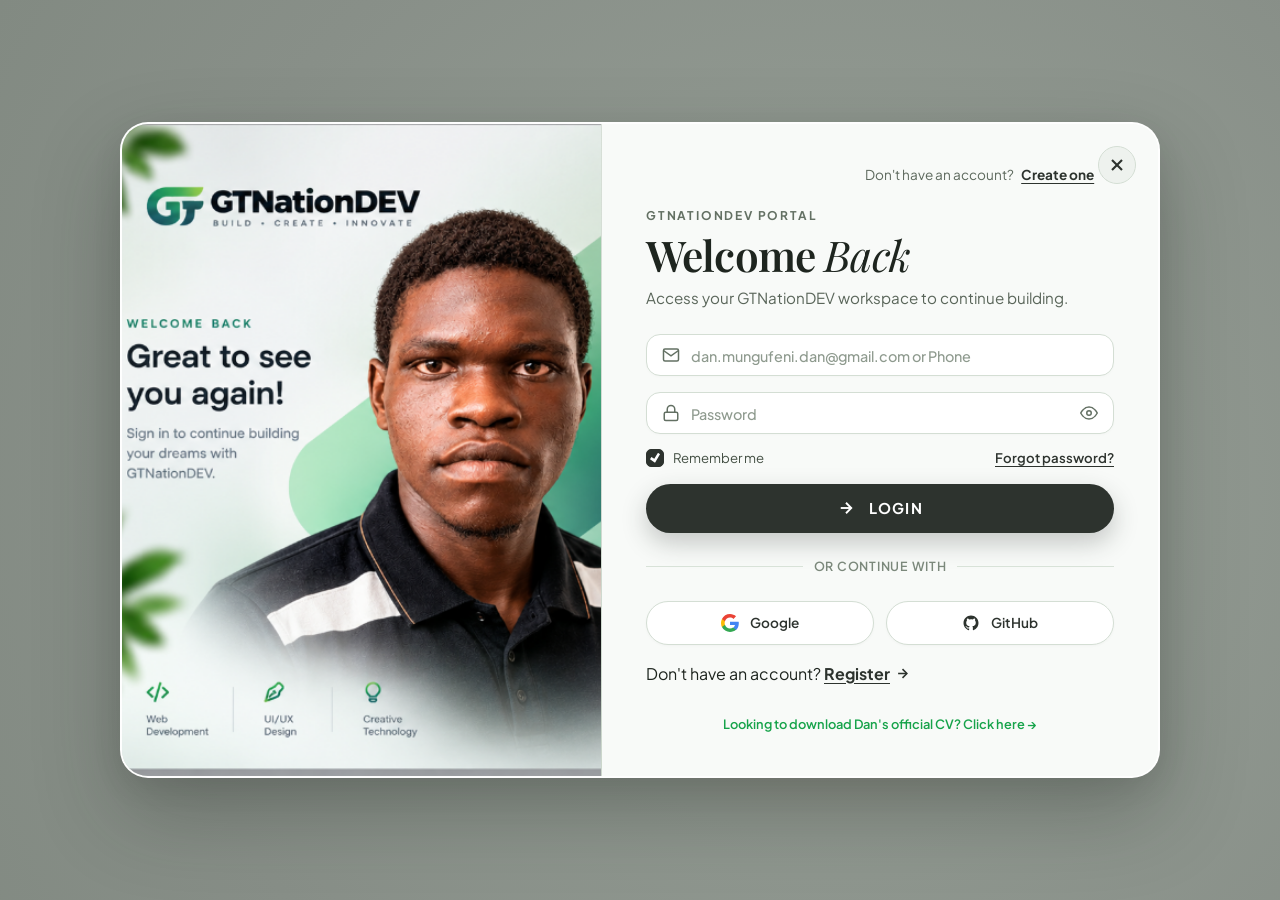
==== commit 1332e76f: "feat: style login, register, and download card to match homepage editorial serif and studio aestheti" ====
--- a/auth.html
+++ b/auth.html
@@ -7,10 +7,10 @@
   <link rel="stylesheet" href="assets/css/style.css">
   <link rel="icon" type="image/png" href="assets/images/logo.png">
 </head>
-<body style="background: #03141d; display: flex; align-items: center; justify-content: center; min-height: 100vh; padding: 1.5rem;">
+<body style="background: radial-gradient(circle at 65% 55%, #9e978b 0%, #909890 35%, #888f88 70%, #828a82 100%); display: flex; align-items: center; justify-content: center; min-height: 100vh; padding: 1.5rem;">
 
   <main class="auth-wrapper" style="padding: 0; min-height: auto; width: 100%; display: flex; justify-content: center;">
-    <div class="auth-card" style="box-shadow: 0 25px 60px rgba(0, 0, 0, 0.6);">
+    <div class="auth-card">
       
       <!-- Left Hero Showcase Panel -->
       <div class="auth-hero-panel">
@@ -37,8 +37,9 @@
           </div>
 
           <div class="auth-header">
-            <h1 class="auth-title">Login</h1>
-            <p class="auth-subtitle">Access your GTNationDEV account to continue your journey.</p>
+            <div class="auth-tag-subtle">GTNationDEV Portal</div>
+            <h1 class="auth-title">Welcome <em>Back</em></h1>
+            <p class="auth-subtitle">Access your GTNationDEV workspace to continue building.</p>
           </div>
 
           <form id="loginForm" class="auth-form" novalidate>
@@ -120,7 +121,8 @@
           </div>
 
           <div class="auth-header">
-            <h1 class="auth-title">Register</h1>
+            <div class="auth-tag-subtle">Join GTNationDEV</div>
+            <h1 class="auth-title">Create <em>Account</em></h1>
             <p class="auth-subtitle">Fill in your details to create your GTNationDEV account and get started.</p>
           </div>
 
@@ -246,8 +248,9 @@
           </div>
 
           <div class="auth-header">
-            <h1 class="auth-title">Download CV & Assets</h1>
-            <p class="auth-subtitle">Get instant access to Dan Mungufeni's official Curriculum Vitae, Muni University details, and project portfolios.</p>
+            <div class="auth-tag-subtle">Instant Access</div>
+            <h1 class="auth-title">Download <em>CV & Specs</em></h1>
+            <p class="auth-subtitle">Get instant access to Dan Mungufeni's official Curriculum Vitae, Muni University records, and project specs.</p>
           </div>
 
           <form id="downloadForm" class="auth-form" novalidate>
--- a/assets/css/style.css
+++ b/assets/css/style.css
@@ -1,55 +1,51 @@
 /* ==========================================================================
-   GTNationDEV - Official Portfolio Design System
-   Cinematic Dark Theme with Cyan & Magenta Dual-Light Aesthetic
+   Nestive / GTNationDEV - Design System
+   Aesthetic: Warm Sage Alabaster Studio with Editorial Serif Typography
    Author: Dan Mungufeni (GTNationDEV)
    ========================================================================== */
 
-@import url('https://fonts.googleapis.com/css2?family=Plus+Jakarta+Sans:wght@300;400;500;600;700;800;900&family=Space+Grotesk:wght@500;700&display=swap');
+@import url('https://fonts.googleapis.com/css2?family=Playfair+Display:ital,wght@0,500;0,600;0,700;1,400;1,500;1,600&family=Plus+Jakarta+Sans:wght@300;400;500;600;700;800&display=swap');
 
 :root {
-  /* Cinematic Dark Theme Palette */
-  --bg-darkest: #03141d;
-  --bg-dark: #041b26;
-  --bg-card-dark: #072635;
-  --bg-card-hover: #0b3447;
-  --bg-surface-elevated: #0f3d52;
-
-  /* Neon Accent Lights */
-  --neon-cyan: #00e5ff;
-  --neon-cyan-glow: rgba(0, 229, 255, 0.35);
-  --neon-magenta: #ec4899;
-  --neon-magenta-glow: rgba(236, 72, 153, 0.35);
-  --neon-crimson: #b34874;
-
-  /* Text Colors */
-  --text-pure: #ffffff;
-  --text-light: #e2e8f0;
-  --text-muted: #94a3b8;
-  --text-dim: #64748b;
-
-  /* Legacy / Auth Brand Palette (preserved for Login/Register Modal) */
+  /* Warm Sage Alabaster Studio Palette */
+  --nestive-bg-top: #8b928b;
+  --nestive-bg-mid: #989284;
+  --nestive-bg-bot: #a8a199;
+  
+  --nestive-text-white: #ffffff;
+  --nestive-text-light: #e8eee8;
+  --nestive-text-muted: #cad2c9;
+  --nestive-text-dim: #9aa299;
+
+  --nestive-dark-btn: #2d332e;
+  --nestive-dark-btn-hover: #1f2420;
+
+  --glass-bg: rgba(255, 255, 255, 0.18);
+  --glass-bg-hover: rgba(255, 255, 255, 0.28);
+  --glass-border: rgba(255, 255, 255, 0.35);
+  --glass-border-focus: rgba(255, 255, 255, 0.7);
+
+  /* Modal Legacy Brand Colors */
   --primary: #16a34a;
   --primary-dark: #15803d;
   --primary-gradient: linear-gradient(135deg, #1b5e52 0%, #187749 55%, #22c55e 100%);
   --primary-gradient-hover: linear-gradient(135deg, #164e44 0%, #15803d 55%, #16a34a 100%);
   --border-light: #e2e8f0;
-  --border-focus: #10b981;
-  --border-error: #ef4444;
 
   /* Radii */
-  --radius-sm: 8px;
-  --radius-md: 12px;
+  --radius-xs: 6px;
+  --radius-sm: 10px;
+  --radius-md: 14px;
   --radius-lg: 20px;
-  --radius-xl: 28px;
   --radius-full: 9999px;
 
   /* Transitions */
-  --transition-fast: 0.18s ease;
-  --transition-normal: 0.3s cubic-bezier(0.4, 0, 0.2, 1);
-  --transition-slow: 0.5s cubic-bezier(0.16, 1, 0.3, 1);
-}
-
-/* Base Reset */
+  --trans-fast: 0.18s ease;
+  --trans-normal: 0.3s cubic-bezier(0.4, 0, 0.2, 1);
+  --trans-smooth: 0.5s cubic-bezier(0.16, 1, 0.3, 1);
+}
+
+/* Global Reset */
 *, *::before, *::after {
   box-sizing: border-box;
   margin: 0;
@@ -59,15 +55,15 @@
 html {
   font-size: 16px;
   scroll-behavior: smooth;
-  background-color: var(--bg-darkest);
+  background-color: var(--nestive-bg-top);
 }
 
 body {
   font-family: 'Plus Jakarta Sans', -apple-system, BlinkMacSystemFont, "Segoe UI", Roboto, sans-serif;
-  color: var(--text-pure);
-  background-color: var(--bg-darkest);
+  color: var(--nestive-text-light);
+  background: radial-gradient(circle at 65% 55%, #9e978b 0%, #909890 35%, #888f88 70%, #828a82 100%);
+  min-height: 100vh;
   line-height: 1.6;
-  min-height: 100vh;
   overflow-x: hidden;
   -webkit-font-smoothing: antialiased;
 }
@@ -84,607 +80,499 @@
 }
 
 /* ==========================================================================
-   NAVIGATION BAR (Cinematic Dark Header)
+   NESTIVE HEADER (Top Navigation)
    ========================================================================== */
-.site-header {
+.nestive-header {
   position: fixed;
   top: 0;
   left: 0;
   width: 100%;
   z-index: 1000;
-  background: rgba(3, 20, 29, 0.85);
+  padding: 1.75rem 4rem;
+  background: rgba(139, 146, 139, 0.4);
   backdrop-filter: blur(16px);
   -webkit-backdrop-filter: blur(16px);
   border-bottom: 1px solid rgba(255, 255, 255, 0.08);
-  transition: var(--transition-normal);
-}
-
-.header-container {
-  max-width: 1320px;
+  transition: var(--trans-normal);
+}
+
+.nestive-header-inner {
+  max-width: 1380px;
   margin: 0 auto;
-  padding: 1.35rem 2.5rem;
   display: flex;
   align-items: center;
   justify-content: space-between;
 }
 
-.brand-title-main {
-  font-size: 1.55rem;
-  font-weight: 800;
-  letter-spacing: -0.02em;
-  color: #ffffff;
-  transition: var(--transition-fast);
-}
-
-.brand-title-main:hover {
-  text-shadow: 0 0 15px var(--neon-cyan-glow);
-}
-
-.nav-menu {
-  display: flex;
-  align-items: center;
-  gap: 2.25rem;
+/* Brand Logo */
+.nestive-brand {
+  display: flex;
+  align-items: center;
+  gap: 0.65rem;
+  color: #ffffff;
+  font-size: 1.35rem;
+  font-weight: 700;
+  letter-spacing: -0.01em;
+}
+
+.nestive-brand-icon {
+  width: 26px;
+  height: 26px;
+  display: flex;
+  align-items: center;
+  justify-content: center;
+  stroke-width: 2.2;
+}
+
+/* Center Nav with Bullets */
+.nestive-nav {
+  display: flex;
+  align-items: center;
+  gap: 1.15rem;
   list-style: none;
 }
 
-.nav-link {
-  font-size: 0.95rem;
+.nestive-nav a {
+  font-size: 0.88rem;
   font-weight: 500;
-  color: #cbd5e1;
-  transition: all var(--transition-fast);
-  position: relative;
-  padding: 0.25rem 0;
-}
-
-.nav-link:hover, .nav-link.active {
-  color: #ffffff;
-}
-
-.nav-link::after {
-  content: '';
-  position: absolute;
-  bottom: 0;
-  left: 50%;
-  width: 0%;
-  height: 2px;
-  background: var(--neon-cyan);
-  transition: all var(--transition-fast);
-  transform: translateX(-50%);
-  border-radius: var(--radius-full);
-}
-
-.nav-link:hover::after, .nav-link.active::after {
-  width: 100%;
-}
-
-.header-actions {
-  display: flex;
-  align-items: center;
-  gap: 1.25rem;
-}
-
-.btn-header-signin {
-  display: inline-flex;
-  align-items: center;
-  gap: 0.5rem;
-  padding: 0.5rem 1.25rem;
-  border-radius: var(--radius-full);
-  background: rgba(255, 255, 255, 0.08);
-  border: 1px solid rgba(255, 255, 255, 0.2);
-  color: #ffffff;
-  font-size: 0.875rem;
-  font-weight: 600;
-  cursor: pointer;
-  transition: all var(--transition-fast);
-}
-
-.btn-header-signin:hover {
-  background: rgba(255, 255, 255, 0.18);
-  border-color: var(--neon-cyan);
-  box-shadow: 0 0 16px var(--neon-cyan-glow);
-}
-
-/* User logged-in pill on Dark Navbar */
-.user-profile-badge {
-  display: none;
-  align-items: center;
-  gap: 0.65rem;
-  background: rgba(255, 255, 255, 0.08);
-  padding: 0.35rem 0.85rem 0.35rem 0.45rem;
-  border-radius: var(--radius-full);
-  border: 1px solid rgba(255, 255, 255, 0.2);
-}
-
-.user-avatar-mini {
-  width: 32px;
-  height: 32px;
-  border-radius: 50%;
-  object-fit: cover;
-  border: 2px solid var(--neon-cyan);
-}
-
-.user-name-mini {
+  color: #e2e8e0;
+  transition: color var(--trans-fast);
+}
+
+.nestive-nav a:hover, .nestive-nav a.active {
+  color: #ffffff;
+}
+
+.nav-bullet {
+  color: rgba(255, 255, 255, 0.45);
   font-size: 0.85rem;
-  font-weight: 600;
-  color: #ffffff;
-}
-
-.btn-logout-mini {
+}
+
+/* Right Controls (Language, Search, Menu) */
+.nestive-controls {
+  display: flex;
+  align-items: center;
+  gap: 1.35rem;
+  color: #e2e8e0;
+}
+
+.lang-selector {
+  display: flex;
+  align-items: center;
+  gap: 0.25rem;
+  font-size: 0.85rem;
+  font-weight: 600;
+  cursor: pointer;
   background: transparent;
   border: none;
-  color: #94a3b8;
-  cursor: pointer;
-  display: flex;
-  align-items: center;
-  padding: 2px;
-}
-
-.btn-logout-mini:hover {
-  color: #ef4444;
-}
-
-/* Mobile Toggle */
-.mobile-toggle {
-  display: none;
+  color: #e2e8e0;
+}
+
+.icon-btn {
   background: transparent;
   border: none;
-  font-size: 1.75rem;
-  color: #ffffff;
-  cursor: pointer;
+  color: #e2e8e0;
+  cursor: pointer;
+  display: flex;
+  align-items: center;
+  justify-content: center;
+  transition: transform var(--trans-fast), color var(--trans-fast);
+}
+
+.icon-btn:hover {
+  color: #ffffff;
+  transform: scale(1.1);
 }
 
 /* ==========================================================================
-   HERO SECTION (Matching Mockup with Dual-Light Aesthetic)
+   NESTIVE HERO SECTION (Matching Mockup with 3D Smart Pavilion)
    ========================================================================== */
-.dark-hero-section {
+.nestive-hero {
   position: relative;
   min-height: 100vh;
-  display: flex;
-  align-items: center;
-  background: radial-gradient(circle at 75% 45%, #0a3a4c 0%, #062330 45%, #03141d 100%);
-  padding-top: 5rem;
-  overflow: hidden;
-}
-
-.dark-hero-section::before {
-  content: '';
-  position: absolute;
-  top: 15%;
-  left: 5%;
-  width: 450px;
-  height: 450px;
-  background: radial-gradient(circle, rgba(0, 229, 255, 0.08) 0%, transparent 70%);
-  filter: blur(60px);
-  pointer-events: none;
-}
-
-.dark-hero-section::after {
-  content: '';
-  position: absolute;
-  bottom: 5%;
-  right: 5%;
-  width: 500px;
-  height: 500px;
-  background: radial-gradient(circle, rgba(236, 72, 153, 0.12) 0%, transparent 70%);
-  filter: blur(70px);
-  pointer-events: none;
-}
-
-.hero-layout-grid {
-  max-width: 1320px;
+  padding: 7rem 4rem 3.5rem;
+  display: flex;
+  align-items: center;
+  max-width: 1380px;
   margin: 0 auto;
-  padding: 2rem 2.5rem;
+}
+
+.nestive-hero-grid {
+  display: grid;
+  grid-template-columns: 1.1fr 0.9fr;
+  align-items: center;
   width: 100%;
-  display: grid;
-  grid-template-columns: 1.05fr 0.95fr;
-  align-items: center;
   gap: 2rem;
   position: relative;
   z-index: 10;
 }
 
-.hero-text-block {
+/* Left Hero Information */
+.nestive-left-col {
   display: flex;
   flex-direction: column;
+  align-items: flex-start;
+  padding-right: 1.5rem;
+}
+
+/* Social Proof Avatar Banner */
+.social-proof-pill {
+  display: flex;
+  align-items: center;
+  gap: 0.85rem;
+  margin-bottom: 2rem;
+}
+
+.avatar-cluster-img {
+  height: 28px;
+  width: auto;
+  object-fit: contain;
+  border-radius: var(--radius-full);
+}
+
+.social-proof-text {
+  font-size: 0.825rem;
+  color: #e6ede6;
+  font-weight: 500;
+  letter-spacing: 0.01em;
+}
+
+/* Editorial Serif Heading */
+.hero-editorial-title {
+  font-family: 'Playfair Display', Georgia, serif;
+  font-size: 4.65rem;
+  color: #ffffff;
+  line-height: 1.1;
+  letter-spacing: -0.01em;
+  margin-bottom: 1.35rem;
+}
+
+.hero-editorial-title .italic-part {
+  font-style: italic;
+  font-weight: 400;
+  display: block;
+}
+
+.hero-editorial-title .roman-part {
+  font-style: normal;
+  font-weight: 600;
+  display: block;
+}
+
+/* Description */
+.hero-editorial-desc {
+  font-size: 1.025rem;
+  line-height: 1.65;
+  color: #dde4dc;
+  max-width: 480px;
+  margin-bottom: 2.25rem;
+}
+
+/* Split CTA Button */
+.split-cta-button {
+  display: inline-flex;
+  align-items: center;
+  background: #ffffff;
+  border-radius: var(--radius-md);
+  padding: 5px;
+  cursor: pointer;
+  border: none;
+  box-shadow: 0 12px 32px rgba(0, 0, 0, 0.16);
+  transition: transform var(--trans-fast), box-shadow var(--trans-fast);
+  margin-bottom: 3.5rem;
+  gap: 0.85rem;
+}
+
+.split-cta-button:hover {
+  transform: translateY(-2px);
+  box-shadow: 0 16px 40px rgba(0, 0, 0, 0.22);
+}
+
+.split-cta-icon-box {
+  width: 42px;
+  height: 42px;
+  background: var(--nestive-dark-btn);
+  border-radius: var(--radius-sm);
+  display: flex;
+  align-items: center;
   justify-content: center;
-  padding-right: 1.5rem;
-}
-
-.hero-greeting-title {
-  font-size: 4.5rem;
-  font-weight: 800;
-  letter-spacing: -0.03em;
-  color: #ffffff;
-  line-height: 1.1;
-  margin-bottom: 0.4rem;
-}
-
-.hero-name-title {
-  font-size: 3.5rem;
-  font-weight: 800;
-  letter-spacing: -0.03em;
+  color: #ffffff;
+  flex-shrink: 0;
+}
+
+.split-cta-label {
+  font-size: 0.82rem;
+  font-weight: 700;
+  letter-spacing: 0.1em;
+  text-transform: uppercase;
+  color: var(--nestive-dark-btn);
+  padding-right: 1.4rem;
+}
+
+/* Four Glassmorphic Steps Row */
+.four-steps-row {
+  display: flex;
+  align-items: flex-start;
+  gap: 1.15rem;
+  width: 100%;
+}
+
+.step-card-item {
+  display: flex;
+  flex-direction: column;
+  gap: 0.65rem;
+  cursor: pointer;
+  transition: transform var(--trans-fast);
+}
+
+.step-card-item:hover {
+  transform: translateY(-3px);
+}
+
+.step-glass-box {
+  background: var(--glass-bg);
+  backdrop-filter: blur(12px);
+  -webkit-backdrop-filter: blur(12px);
+  border: 1px solid var(--glass-border);
+  border-radius: var(--radius-md);
+  padding: 0.85rem 1rem;
+  display: flex;
+  flex-direction: column;
+  gap: 0.65rem;
+  min-width: 95px;
+  transition: all var(--trans-fast);
+}
+
+.step-card-item:hover .step-glass-box {
+  background: var(--glass-bg-hover);
+  border-color: var(--glass-border-focus);
+}
+
+.step-icon-stroke {
+  width: 20px;
+  height: 20px;
+  color: #ffffff;
+}
+
+.step-name-text {
+  font-size: 0.72rem;
+  font-weight: 600;
+  color: #ffffff;
+  white-space: nowrap;
+}
+
+.step-number-tag {
+  font-size: 0.72rem;
+  font-weight: 600;
+  color: #c2c9c2;
+  letter-spacing: 0.05em;
+  padding-left: 0.2rem;
+}
+
+/* Right Hero Block (Dan Mungufeni Portrait in Luxury Studio Frame) */
+.nestive-right-col {
+  position: relative;
+  display: flex;
+  justify-content: center;
+  align-items: center;
+}
+
+.portrait-studio-frame {
+  position: relative;
+  width: 100%;
+  max-width: 480px;
+  border-radius: 28px;
+  overflow: hidden;
+  background: rgba(255, 255, 255, 0.2);
+  backdrop-filter: blur(14px);
+  -webkit-backdrop-filter: blur(14px);
+  border: 3px solid rgba(255, 255, 255, 0.5);
+  box-shadow: 0 25px 60px rgba(35, 42, 35, 0.25), 0 10px 25px rgba(0, 0, 0, 0.1);
+  animation: heroPortraitFloat 6s ease-in-out infinite;
+}
+
+.dan-hero-portrait-img {
+  width: 100%;
+  height: 520px;
+  object-fit: cover;
+  object-position: center top;
+  display: block;
+  transition: transform 0.5s ease;
+}
+
+.portrait-studio-frame:hover .dan-hero-portrait-img {
+  transform: scale(1.03);
+}
+
+.portrait-glass-tag {
+  position: absolute;
+  bottom: 1.25rem;
+  left: 1.25rem;
+  right: 1.25rem;
+  background: rgba(255, 255, 255, 0.32);
+  backdrop-filter: blur(16px);
+  -webkit-backdrop-filter: blur(16px);
+  border: 1px solid rgba(255, 255, 255, 0.55);
+  border-radius: 16px;
+  padding: 0.85rem 1.15rem;
+  display: flex;
+  align-items: center;
+  gap: 0.85rem;
+  box-shadow: 0 10px 25px rgba(0, 0, 0, 0.15);
+}
+
+.pulse-indicator {
+  width: 10px;
+  height: 10px;
+  border-radius: 50%;
+  background: #22c55e;
+  box-shadow: 0 0 0 3px rgba(34, 197, 94, 0.35);
+  animation: pulseGreen 2s infinite;
+  flex-shrink: 0;
+}
+
+@keyframes pulseGreen {
+  0% { transform: scale(0.95); box-shadow: 0 0 0 0 rgba(34, 197, 94, 0.5); }
+  70% { transform: scale(1); box-shadow: 0 0 0 8px rgba(34, 197, 94, 0); }
+  100% { transform: scale(0.95); box-shadow: 0 0 0 0 rgba(34, 197, 94, 0); }
+}
+
+.tag-title {
+  font-size: 0.95rem;
+  font-weight: 700;
+  color: #ffffff;
+  line-height: 1.2;
+}
+
+.tag-sub {
+  font-size: 0.78rem;
+  color: #e6ede6;
+  line-height: 1.3;
+}
+
+@keyframes heroPortraitFloat {
+  0%, 100% { transform: translateY(0); }
+  50% { transform: translateY(-7px); }
+}
+
+/* ==========================================================================
+   NESTIVE CONTENT SECTIONS (Details, Bio, Projects & Hardware)
+   ========================================================================== */
+.nestive-section {
+  padding: 6rem 4rem;
+  max-width: 1380px;
+  margin: 0 auto;
+}
+
+.section-tag-subtle {
+  font-size: 0.82rem;
+  font-weight: 700;
+  letter-spacing: 0.15em;
+  text-transform: uppercase;
+  color: #ffffff;
+  margin-bottom: 0.5rem;
+}
+
+.section-editorial-h2 {
+  font-family: 'Playfair Display', serif;
+  font-size: 3.25rem;
+  font-weight: 600;
   color: #ffffff;
   line-height: 1.15;
-  margin-bottom: 1.5rem;
-  display: flex;
-  align-items: center;
-  flex-wrap: wrap;
-}
-
-.blinking-cursor {
-  display: inline-block;
-  margin-left: 0.35rem;
-  color: #ffffff;
-  font-weight: 300;
-  animation: blink 1s step-end infinite;
-}
-
-@keyframes blink {
-  0%, 100% { opacity: 1; }
-  50% { opacity: 0; }
-}
-
-.hero-description-text {
+  margin-bottom: 1.25rem;
+}
+
+.section-editorial-h2 em {
+  font-style: italic;
+  font-weight: 400;
+}
+
+.section-lead-paragraph {
   font-size: 1.05rem;
+  color: #dbe2da;
+  max-width: 680px;
   line-height: 1.7;
-  color: #cbd5e1;
-  max-width: 520px;
-  margin-bottom: 2.25rem;
-}
-
-.hero-cta-row {
-  display: flex;
-  align-items: center;
-  gap: 1.25rem;
-  flex-wrap: wrap;
-}
-
-.btn-see-portfolio {
-  display: inline-flex;
-  align-items: center;
-  justify-content: center;
-  padding: 0.85rem 2.35rem;
-  border-radius: var(--radius-full);
-  border: 1.8px solid #ffffff;
-  background: transparent;
-  color: #ffffff;
-  font-size: 0.85rem;
-  font-weight: 700;
-  letter-spacing: 0.12em;
-  text-transform: uppercase;
-  cursor: pointer;
-  transition: all var(--transition-fast);
-  box-shadow: 0 0 10px rgba(0, 0, 0, 0.2);
-}
-
-.btn-see-portfolio:hover {
-  background: #ffffff;
-  color: var(--bg-darkest);
-  box-shadow: 0 0 25px rgba(255, 255, 255, 0.35);
-  transform: translateY(-2px);
-}
-
-.btn-download-resume-hero {
-  display: inline-flex;
-  align-items: center;
-  gap: 0.6rem;
-  padding: 0.85rem 1.85rem;
-  border-radius: var(--radius-full);
-  background: rgba(0, 229, 255, 0.12);
-  border: 1.5px solid var(--neon-cyan);
-  color: #ffffff;
-  font-size: 0.85rem;
-  font-weight: 700;
-  letter-spacing: 0.05em;
-  cursor: pointer;
-  transition: all var(--transition-fast);
-}
-
-.btn-download-resume-hero:hover {
-  background: var(--neon-cyan);
-  color: var(--bg-darkest);
-  box-shadow: 0 0 25px var(--neon-cyan-glow);
-  transform: translateY(-2px);
-}
-
-.hero-portrait-container {
-  position: relative;
-  display: flex;
-  justify-content: flex-end;
-  align-items: flex-end;
-}
-
-.hero-neon-image {
-  width: 100%;
-  max-width: 580px;
-  height: auto;
-  display: block;
-  object-fit: cover;
-  mask-image: linear-gradient(to right, transparent 0%, rgba(0,0,0,0.8) 12%, black 25%);
-  -webkit-mask-image: linear-gradient(to right, transparent 0%, rgba(0,0,0,0.8) 12%, black 25%);
-  filter: drop-shadow(0 20px 40px rgba(0, 0, 0, 0.6));
-  animation: heroFloat 6s ease-in-out infinite;
-}
-
-@keyframes heroFloat {
-  0%, 100% { transform: translateY(0); }
-  50% { transform: translateY(-6px); }
-}
-
-/* ==========================================================================
-   SERVICES & EXPERTISE SECTION
-   ========================================================================== */
-.dark-section {
-  padding: 6.5rem 2.5rem;
-  max-width: 1320px;
-  margin: 0 auto;
-}
-
-.section-eyebrow {
-  font-size: 0.85rem;
-  font-weight: 700;
-  letter-spacing: 0.18em;
-  text-transform: uppercase;
-  color: var(--neon-cyan);
-  margin-bottom: 0.5rem;
-}
-
-.section-main-heading {
-  font-size: 2.75rem;
-  font-weight: 800;
-  letter-spacing: -0.03em;
-  color: #ffffff;
-  margin-bottom: 1.25rem;
-}
-
-.section-subtext {
-  font-size: 1.1rem;
-  color: #94a3b8;
-  max-width: 650px;
-  line-height: 1.7;
-}
-
-.services-grid-five {
+}
+
+.nestive-card-grid {
   display: grid;
-  grid-template-columns: repeat(auto-fit, minmax(230px, 1fr));
+  grid-template-columns: repeat(auto-fit, minmax(280px, 1fr));
   gap: 1.5rem;
   margin-top: 3.5rem;
 }
 
-.service-card-dark {
-  background: var(--bg-card-dark);
-  border: 1px solid rgba(255, 255, 255, 0.08);
+.nestive-glass-card {
+  background: rgba(255, 255, 255, 0.15);
+  backdrop-filter: blur(14px);
+  -webkit-backdrop-filter: blur(14px);
+  border: 1px solid rgba(255, 255, 255, 0.3);
   border-radius: var(--radius-lg);
-  padding: 2.25rem 1.75rem;
+  padding: 2.25rem 2rem;
   display: flex;
   flex-direction: column;
   gap: 1rem;
-  transition: all var(--transition-normal);
-  position: relative;
-  overflow: hidden;
-}
-
-.service-card-dark::before {
-  content: '';
-  position: absolute;
-  top: 0;
-  left: 0;
-  width: 100%;
-  height: 3px;
-  background: linear-gradient(90deg, var(--neon-cyan), var(--neon-magenta));
-  opacity: 0;
-  transition: opacity var(--transition-fast);
-}
-
-.service-card-dark:hover {
-  background: var(--bg-card-hover);
-  border-color: rgba(0, 229, 255, 0.3);
-  transform: translateY(-8px);
-  box-shadow: 0 15px 35px rgba(0, 0, 0, 0.4);
-}
-
-.service-card-dark:hover::before {
-  opacity: 1;
-}
-
-.service-icon-box {
-  width: 54px;
-  height: 54px;
-  border-radius: var(--radius-md);
-  background: rgba(0, 229, 255, 0.1);
-  color: var(--neon-cyan);
+  transition: all var(--trans-normal);
+}
+
+.nestive-glass-card:hover {
+  background: rgba(255, 255, 255, 0.24);
+  transform: translateY(-6px);
+  border-color: rgba(255, 255, 255, 0.55);
+  box-shadow: 0 20px 40px rgba(0, 0, 0, 0.12);
+}
+
+.nestive-card-icon {
+  width: 48px;
+  height: 48px;
+  border-radius: var(--radius-sm);
+  background: #ffffff;
+  color: var(--nestive-dark-btn);
   display: flex;
   align-items: center;
   justify-content: center;
 }
 
-.service-card-dark:nth-child(even) .service-icon-box {
-  background: rgba(236, 72, 153, 0.1);
-  color: var(--neon-magenta);
-}
-
-.service-card-dark h3 {
-  font-size: 1.25rem;
+.nestive-glass-card h3 {
+  font-size: 1.3rem;
   font-weight: 700;
   color: #ffffff;
 }
 
-.service-card-dark p {
-  color: #94a3b8;
+.nestive-glass-card p {
   font-size: 0.925rem;
+  color: #e2e8e0;
   line-height: 1.6;
 }
 
+/* Footer Nestive */
+.nestive-footer {
+  border-top: 1px solid rgba(255, 255, 255, 0.15);
+  padding: 3.5rem 4rem;
+  background: rgba(120, 127, 120, 0.35);
+  text-align: center;
+  color: #d0d7cf;
+  font-size: 0.88rem;
+}
+
+.nestive-footer-inner {
+  max-width: 1380px;
+  margin: 0 auto;
+  display: flex;
+  flex-direction: column;
+  align-items: center;
+  gap: 1.25rem;
+}
+
+.footer-nav-bullets {
+  display: flex;
+  gap: 1.5rem;
+  font-weight: 600;
+  color: #ffffff;
+}
+
 /* ==========================================================================
-   PORTFOLIO GALLERY SECTION
-   ========================================================================== */
-.portfolio-gallery-grid {
-  display: grid;
-  grid-template-columns: repeat(auto-fit, minmax(360px, 1fr));
-  gap: 2rem;
-  margin-top: 3.5rem;
-}
-
-.project-card-dark {
-  background: var(--bg-card-dark);
-  border: 1px solid rgba(255, 255, 255, 0.08);
-  border-radius: var(--radius-xl);
-  overflow: hidden;
-  display: flex;
-  flex-direction: column;
-  transition: all var(--transition-normal);
-}
-
-.project-card-dark:hover {
-  border-color: rgba(0, 229, 255, 0.35);
-  transform: translateY(-8px);
-  box-shadow: 0 20px 45px rgba(0, 0, 0, 0.5);
-}
-
-.project-image-preview {
-  position: relative;
-  height: 220px;
-  overflow: hidden;
-  background: #03141d;
-}
-
-.project-image-preview img {
-  width: 100%;
-  height: 100%;
-  object-fit: cover;
-  transition: transform var(--transition-slow);
-}
-
-.project-card-dark:hover .project-image-preview img {
-  transform: scale(1.05);
-}
-
-.project-details {
-  padding: 1.75rem;
-  display: flex;
-  flex-direction: column;
-  gap: 0.85rem;
-}
-
-.project-tag {
-  font-size: 0.75rem;
-  font-weight: 700;
-  text-transform: uppercase;
-  letter-spacing: 0.1em;
-  color: var(--neon-cyan);
-}
-
-.project-title {
-  font-size: 1.35rem;
-  font-weight: 700;
-  color: #ffffff;
-}
-
-.project-desc {
-  font-size: 0.925rem;
-  color: #94a3b8;
-  line-height: 1.6;
-}
-
-.project-links-row {
-  display: flex;
-  align-items: center;
-  gap: 1rem;
-  margin-top: 0.5rem;
-}
-
-.btn-project-link {
-  font-size: 0.85rem;
-  font-weight: 700;
-  color: var(--neon-cyan);
-  display: inline-flex;
-  align-items: center;
-  gap: 0.35rem;
-  transition: var(--transition-fast);
-}
-
-.btn-project-link:hover {
-  color: #ffffff;
-  text-decoration: underline;
-}
-
-/* ==========================================================================
-   RESUME & CONTACT BANNER
-   ========================================================================== */
-.resume-banner-dark {
-  background: linear-gradient(135deg, #093345 0%, #151a36 50%, #2b1126 100%);
-  border: 1px solid rgba(255, 255, 255, 0.12);
-  border-radius: var(--radius-xl);
-  padding: 4.5rem 3rem;
-  display: flex;
-  flex-direction: column;
-  align-items: center;
-  text-align: center;
-  gap: 1.75rem;
-  box-shadow: 0 25px 60px rgba(0, 0, 0, 0.5);
-  position: relative;
-  overflow: hidden;
-}
-
-.resume-banner-dark::after {
-  content: '';
-  position: absolute;
-  top: 0;
-  right: 0;
-  width: 300px;
-  height: 300px;
-  background: radial-gradient(circle, rgba(236, 72, 153, 0.25) 0%, transparent 70%);
-  filter: blur(50px);
-  pointer-events: none;
-}
-
-.resume-banner-title {
-  font-size: 2.85rem;
-  font-weight: 800;
-  letter-spacing: -0.03em;
-  color: #ffffff;
-}
-
-.resume-banner-text {
-  font-size: 1.15rem;
-  color: #cbd5e1;
-  max-width: 680px;
-  line-height: 1.7;
-}
-
-/* Footer Dark */
-.dark-footer {
-  border-top: 1px solid rgba(255, 255, 255, 0.08);
-  padding: 3.5rem 2.5rem;
-  background: #020c12;
-  text-align: center;
-  color: #64748b;
-  font-size: 0.9rem;
-}
-
-.dark-footer-inner {
-  max-width: 1320px;
-  margin: 0 auto;
-  display: flex;
-  flex-direction: column;
-  align-items: center;
-  gap: 1.25rem;
-}
-
-.footer-nav-links {
-  display: flex;
-  gap: 2rem;
-  font-weight: 600;
-  color: #94a3b8;
-}
-
-.footer-nav-links a:hover {
-  color: var(--neon-cyan);
-}
-
-/* ==========================================================================
-   AUTHENTICATION & DOWNLOAD MODAL OVERLAY & CARD
-   (Preserved high-fidelity white card matching GTNationDEV specs)
+   AUTHENTICATION & DOWNLOAD MODAL
+   (Nestive / GTNationDEV Studio Aesthetic - Warm Sage Alabaster & Editorial Serif)
    ========================================================================== */
 .modal-overlay {
   position: fixed;
@@ -692,15 +580,15 @@
   left: 0;
   width: 100vw;
   height: 100vh;
-  background: rgba(2, 12, 18, 0.85);
-  backdrop-filter: blur(12px);
-  -webkit-backdrop-filter: blur(12px);
+  background: rgba(38, 44, 38, 0.72);
+  backdrop-filter: blur(16px);
+  -webkit-backdrop-filter: blur(16px);
   z-index: 2000;
   display: none;
   place-content: center;
   padding: 1.5rem;
   opacity: 0;
-  transition: opacity var(--transition-normal);
+  transition: opacity var(--trans-normal);
 }
 
 .modal-overlay.open {
@@ -711,25 +599,26 @@
 .auth-card {
   width: 100%;
   max-width: 1040px;
-  background: #ffffff;
-  border-radius: var(--radius-xl);
-  box-shadow: 0 30px 70px rgba(0, 0, 0, 0.6);
+  background: #f8faf8;
+  border-radius: 28px;
+  box-shadow: 0 35px 85px rgba(30, 38, 30, 0.3), 0 10px 30px rgba(0, 0, 0, 0.08);
   display: grid;
-  grid-template-columns: 500px 1fr;
+  grid-template-columns: 480px 1fr;
   overflow: hidden;
   position: relative;
-  border: 1px solid rgba(255, 255, 255, 0.2);
-  color: #111827;
+  border: 2px solid rgba(255, 255, 255, 0.9);
+  color: #1e251f;
 }
 
 .auth-hero-panel {
   position: relative;
-  background: #ebf7f1;
+  background: linear-gradient(155deg, #e4ede4 0%, #d5e0d5 100%);
   overflow: hidden;
   display: flex;
   flex-direction: column;
   justify-content: space-between;
   min-height: 640px;
+  border-right: 1px solid rgba(0, 0, 0, 0.06);
 }
 
 .auth-hero-img {
@@ -744,8 +633,8 @@
 }
 
 .auth-form-panel {
-  padding: 2.25rem 2.5rem;
-  background: #ffffff;
+  padding: 2.5rem 2.75rem;
+  background: #f8faf8;
   display: flex;
   flex-direction: column;
   justify-content: center;
@@ -756,25 +645,26 @@
 
 .modal-close-btn {
   position: absolute;
-  top: 1.25rem;
-  right: 1.25rem;
-  width: 36px;
-  height: 36px;
+  top: 1.35rem;
+  right: 1.35rem;
+  width: 38px;
+  height: 38px;
   border-radius: 50%;
-  background: #f1f5f9;
-  border: none;
+  background: #eef2ee;
+  border: 1px solid #d4ded4;
   display: flex;
   align-items: center;
   justify-content: center;
-  color: #64748b;
-  cursor: pointer;
-  transition: all var(--transition-fast);
+  color: #2d332e;
+  cursor: pointer;
+  transition: all var(--trans-fast);
   z-index: 20;
 }
 
 .modal-close-btn:hover {
-  background: #e2e8f0;
-  color: #0f172a;
+  background: #2d332e;
+  color: #ffffff;
+  border-color: #2d332e;
   transform: rotate(90deg);
 }
 
@@ -783,37 +673,59 @@
   justify-content: flex-end;
   align-items: center;
   font-size: 0.85rem;
-  color: #64748b;
-  gap: 0.4rem;
+  color: #5d695d;
+  gap: 0.45rem;
   margin-bottom: 1.25rem;
 }
 
 .auth-top-switch a, .auth-switch-link {
-  color: #15803d;
+  color: #2d332e;
   font-weight: 700;
   display: inline-flex;
   align-items: center;
-  gap: 0.25rem;
-  cursor: pointer;
+  gap: 0.3rem;
+  cursor: pointer;
+  text-decoration: underline;
+  text-underline-offset: 3px;
+  transition: var(--trans-fast);
+}
+
+.auth-top-switch a:hover, .auth-switch-link:hover {
+  color: #0f1410;
 }
 
 .auth-header {
   margin-bottom: 1.5rem;
 }
 
+.auth-tag-subtle {
+  font-size: 0.75rem;
+  font-weight: 700;
+  letter-spacing: 0.15em;
+  text-transform: uppercase;
+  color: #637063;
+  margin-bottom: 0.35rem;
+}
+
 .auth-title {
-  font-size: 2.15rem;
-  font-weight: 800;
-  letter-spacing: -0.03em;
-  color: #111827;
+  font-family: 'Playfair Display', Georgia, serif;
+  font-size: 2.65rem;
+  font-weight: 600;
+  letter-spacing: -0.02em;
+  color: #1e251f;
   line-height: 1.15;
   margin-bottom: 0.45rem;
 }
 
+.auth-title em {
+  font-style: italic;
+  font-weight: 400;
+}
+
 .auth-subtitle {
-  font-size: 0.925rem;
-  color: #6b7280;
-  line-height: 1.45;
+  font-size: 0.95rem;
+  color: #5a665a;
+  line-height: 1.5;
 }
 
 .auth-form {
@@ -840,23 +752,24 @@
   display: flex;
   align-items: center;
   background: #ffffff;
-  border: 1.5px solid #e2e8f0;
+  border: 1.5px solid #d4ded4;
   border-radius: var(--radius-md);
-  padding: 0.55rem 0.85rem 0.55rem 2.65rem;
-  transition: all var(--transition-fast);
+  padding: 0.65rem 0.95rem 0.65rem 2.75rem;
+  transition: all var(--trans-fast);
+  box-shadow: 0 1px 3px rgba(0, 0, 0, 0.02);
 }
 
 .input-container:focus-within {
-  border-color: #10b981;
-  box-shadow: 0 0 0 3px rgba(16, 185, 129, 0.15);
+  border-color: #2d332e;
+  box-shadow: 0 0 0 3.5px rgba(45, 51, 46, 0.12);
 }
 
 .input-icon-left {
   position: absolute;
-  left: 0.9rem;
+  left: 0.95rem;
   top: 50%;
   transform: translateY(-50%);
-  color: #94a3b8;
+  color: #637063;
   display: flex;
   align-items: center;
   pointer-events: none;
@@ -871,22 +784,24 @@
 .input-label-mini {
   font-size: 0.72rem;
   font-weight: 600;
-  color: #64748b;
+  color: #637063;
   line-height: 1.2;
+  text-transform: uppercase;
+  letter-spacing: 0.04em;
 }
 
 .form-input, .form-select {
   width: 100%;
   border: none;
   background: transparent;
-  font-size: 0.875rem;
+  font-size: 0.9rem;
   font-weight: 500;
-  color: #111827;
+  color: #1a221b;
   padding: 0.1rem 0 0;
 }
 
 .form-input::placeholder {
-  color: #94a3b8;
+  color: #8e9a8e;
 }
 
 .form-select {
@@ -899,9 +814,14 @@
   background: transparent;
   border: none;
   cursor: pointer;
-  color: #94a3b8;
-  display: flex;
-  align-items: center;
+  color: #637063;
+  display: flex;
+  align-items: center;
+  transition: var(--trans-fast);
+}
+
+.input-action-btn:hover {
+  color: #1e251f;
 }
 
 .form-options-row {
@@ -918,7 +838,7 @@
   gap: 0.55rem;
   cursor: pointer;
   font-size: 0.825rem;
-  color: #4b5563;
+  color: #445044;
 }
 
 .custom-checkbox {
@@ -926,17 +846,18 @@
   -webkit-appearance: none;
   width: 18px;
   height: 18px;
-  border: 1.75px solid #cbd5e1;
+  border: 1.75px solid #9aa79a;
   border-radius: 5px;
   background: #ffffff;
   display: grid;
   place-content: center;
   cursor: pointer;
+  transition: all var(--trans-fast);
 }
 
 .custom-checkbox:checked {
-  background-color: var(--primary);
-  border-color: var(--primary);
+  background-color: var(--nestive-dark-btn);
+  border-color: var(--nestive-dark-btn);
 }
 
 .custom-checkbox:checked::before {
@@ -948,9 +869,11 @@
 }
 
 .forgot-password-link {
-  color: #15803d;
+  color: #2d332e;
   font-weight: 600;
   font-size: 0.825rem;
+  text-decoration: underline;
+  text-underline-offset: 3px;
 }
 
 .btn-auth-submit {
@@ -958,39 +881,44 @@
   display: flex;
   align-items: center;
   justify-content: center;
-  gap: 0.65rem;
-  padding: 0.85rem 1.5rem;
-  background: var(--primary-gradient);
+  gap: 0.85rem;
+  padding: 0.95rem 1.6rem;
+  background: var(--nestive-dark-btn);
   border: none;
-  border-radius: var(--radius-md);
-  color: #ffffff;
-  font-size: 0.95rem;
+  border-radius: var(--radius-full);
+  color: #ffffff;
+  font-size: 0.925rem;
   font-weight: 700;
-  cursor: pointer;
-  box-shadow: 0 4px 14px rgba(22, 163, 74, 0.28);
-  transition: all var(--transition-fast);
+  letter-spacing: 0.08em;
+  text-transform: uppercase;
+  cursor: pointer;
+  box-shadow: 0 10px 25px rgba(45, 51, 46, 0.25);
+  transition: all var(--trans-normal);
 }
 
 .btn-auth-submit:hover {
-  background: var(--primary-gradient-hover);
-  transform: translateY(-1.5px);
+  background: var(--nestive-dark-btn-hover);
+  transform: translateY(-2px);
+  box-shadow: 0 14px 32px rgba(45, 51, 46, 0.35);
 }
 
 .auth-separator {
   display: flex;
   align-items: center;
   text-align: center;
-  color: #94a3b8;
+  color: #7b887b;
   font-size: 0.78rem;
-  font-weight: 500;
-  margin: 0.4rem 0;
+  font-weight: 600;
+  text-transform: uppercase;
+  letter-spacing: 0.06em;
+  margin: 0.5rem 0;
 }
 
 .auth-separator::before,
 .auth-separator::after {
   content: '';
   flex: 1;
-  border-bottom: 1px solid #e2e8f0;
+  border-bottom: 1px solid #d8e2d8;
 }
 
 .auth-separator:not(:empty)::before { margin-right: 0.85em; }
@@ -1006,41 +934,25 @@
   display: flex;
   align-items: center;
   justify-content: center;
-  gap: 0.55rem;
-  padding: 0.6rem 0.85rem;
+  gap: 0.65rem;
+  padding: 0.75rem 1rem;
   background: #ffffff;
-  border: 1.5px solid #e2e8f0;
-  border-radius: var(--radius-md);
-  color: #334155;
-  font-size: 0.825rem;
-  font-weight: 600;
-  cursor: pointer;
-  transition: all var(--transition-fast);
+  border: 1.5px solid #d4ded4;
+  border-radius: var(--radius-full);
+  color: #2d332e;
+  font-size: 0.85rem;
+  font-weight: 600;
+  cursor: pointer;
+  transition: all var(--trans-fast);
+  box-shadow: 0 1px 3px rgba(0, 0, 0, 0.03);
 }
 
 .btn-social:hover {
-  background: #f8fafc;
-  transform: translateY(-1px);
-}
-
-.auth-footer-notice {
-  text-align: center;
-  font-size: 0.75rem;
-  color: #94a3b8;
-  margin-top: 0.85rem;
-}
-
-.auth-bottom-switch {
-  display: flex;
-  justify-content: center;
-  align-items: center;
-  font-size: 0.85rem;
-  color: #64748b;
-  gap: 0.4rem;
-  margin-top: 1rem;
-}
-
-/* Download form elements */
+  background: #eef2ee;
+  border-color: #2d332e;
+  transform: translateY(-1.5px);
+}
+
 .download-pack-selector {
   display: grid;
   grid-template-columns: 1fr 1fr;
@@ -1052,12 +964,13 @@
   position: relative;
   display: flex;
   flex-direction: column;
-  gap: 0.3rem;
-  padding: 0.75rem;
-  border: 1.5px solid #e2e8f0;
+  gap: 0.35rem;
+  padding: 0.85rem 1rem;
+  border: 1.5px solid #d4ded4;
   border-radius: var(--radius-md);
   cursor: pointer;
   background: #ffffff;
+  transition: all var(--trans-fast);
 }
 
 .pack-card-option input[type="radio"] {
@@ -1067,36 +980,41 @@
 }
 
 .pack-card-option.active, .pack-card-option:has(input[type="radio"]:checked) {
-  border-color: #16a34a;
-  background: #f0fdf4;
+  border-color: #2d332e;
+  background: #f2f5f2;
+  box-shadow: 0 2px 8px rgba(45, 51, 46, 0.08);
 }
 
 .pack-title {
-  font-size: 0.825rem;
+  font-size: 0.85rem;
   font-weight: 700;
-  color: #111827;
-  display: flex;
+  color: #1e251f;
+  display: flex;
+  align-items: center;
   justify-content: space-between;
 }
 
 .pack-desc {
-  font-size: 0.72rem;
-  color: #64748b;
+  font-size: 0.75rem;
+  color: #5d695d;
+  line-height: 1.4;
 }
 
 .pack-badge {
   font-size: 0.65rem;
   font-weight: 700;
-  padding: 2px 6px;
+  letter-spacing: 0.05em;
+  text-transform: uppercase;
+  padding: 2px 7px;
   border-radius: var(--radius-full);
-  background: #ecfdf5;
-  color: #15803d;
+  background: #2d332e;
+  color: #ffffff;
 }
 
 .download-progress-box {
   display: none;
-  background: #ecfdf5;
-  border: 1px solid #a7f3d0;
+  background: #f2f5f2;
+  border: 1px solid #d4ded4;
   border-radius: var(--radius-md);
   padding: 0.85rem;
   margin-top: 0.75rem;
@@ -1107,14 +1025,14 @@
   justify-content: space-between;
   font-size: 0.8rem;
   font-weight: 600;
-  color: #15803d;
+  color: #2d332e;
   margin-bottom: 0.4rem;
 }
 
 .progress-bar-bg {
   width: 100%;
   height: 6px;
-  background: #d1fae5;
+  background: #d8e2d8;
   border-radius: var(--radius-full);
   overflow: hidden;
 }
@@ -1122,7 +1040,7 @@
 .progress-bar-fill {
   width: 0%;
   height: 100%;
-  background: #16a34a;
+  background: #2d332e;
   border-radius: var(--radius-full);
   transition: width 0.3s ease;
 }
@@ -1135,7 +1053,41 @@
   display: block;
 }
 
-/* Toast Notification */
+/* User pill on Header */
+.user-profile-badge {
+  display: none;
+  align-items: center;
+  gap: 0.65rem;
+  background: rgba(255, 255, 255, 0.25);
+  padding: 0.35rem 0.85rem 0.35rem 0.45rem;
+  border-radius: var(--radius-full);
+  border: 1px solid rgba(255, 255, 255, 0.4);
+}
+
+.user-avatar-mini {
+  width: 30px;
+  height: 30px;
+  border-radius: 50%;
+  object-fit: cover;
+  border: 1.5px solid #ffffff;
+}
+
+.user-name-mini {
+  font-size: 0.85rem;
+  font-weight: 600;
+  color: #ffffff;
+}
+
+.btn-logout-mini {
+  background: transparent;
+  border: none;
+  color: #ffffff;
+  cursor: pointer;
+  display: flex;
+  align-items: center;
+}
+
+/* Toast Container */
 .toast-container {
   position: fixed;
   bottom: 2rem;
@@ -1150,7 +1102,7 @@
   background: #ffffff;
   border-left: 4px solid #16a34a;
   border-radius: var(--radius-md);
-  box-shadow: 0 10px 25px rgba(0, 0, 0, 0.4);
+  box-shadow: 0 10px 25px rgba(0, 0, 0, 0.25);
   padding: 0.85rem 1.25rem;
   display: flex;
   align-items: center;
@@ -1174,60 +1126,23 @@
    RESPONSIVENESS
    ========================================================================== */
 @media (max-width: 1100px) {
-  .hero-greeting-title { font-size: 3.5rem; }
-  .hero-name-title { font-size: 2.75rem; }
-  .hero-layout-grid { gap: 1rem; }
-  .nav-menu { gap: 1.5rem; }
-}
-
-@media (max-width: 900px) {
-  .nav-menu { display: none; }
-  .mobile-toggle { display: block; }
-
-  .dark-hero-section {
-    padding-top: 6.5rem;
-    min-height: auto;
-  }
-
-  .hero-layout-grid {
-    grid-template-columns: 1fr;
-    text-align: center;
-  }
-
-  .hero-text-block {
-    padding-right: 0;
-    align-items: center;
-  }
-
-  .hero-name-title {
-    justify-content: center;
-  }
-
-  .hero-portrait-container {
-    justify-content: center;
-    margin-top: 1.5rem;
-  }
-
-  .hero-neon-image {
-    max-width: 440px;
-    mask-image: linear-gradient(to top, transparent 0%, black 20%);
-    -webkit-mask-image: linear-gradient(to top, transparent 0%, black 20%);
-  }
-
-  .auth-card {
-    grid-template-columns: 1fr;
-    max-width: 520px;
-  }
-
-  .auth-hero-panel {
-    min-height: 240px;
-    height: 240px;
-  }
+  .hero-editorial-title { font-size: 3.75rem; }
+  .nestive-hero-grid { grid-template-columns: 1fr; gap: 3rem; }
+  .nestive-left-col { padding-right: 0; }
+  .nestive-header { padding: 1.5rem 2rem; }
+  .nestive-hero { padding: 6.5rem 2rem 3rem; }
+  .nestive-section { padding: 4.5rem 2rem; }
+}
+
+@media (max-width: 820px) {
+  .nestive-nav { display: none; }
+  .hero-editorial-title { font-size: 3rem; }
+  .four-steps-row { flex-wrap: wrap; }
+  .auth-card { grid-template-columns: 1fr; }
+  .auth-hero-panel { min-height: 220px; height: 220px; }
 }
 
 @media (max-width: 480px) {
-  .header-container { padding: 1.2rem 1.25rem; }
-  .hero-greeting-title { font-size: 2.85rem; }
-  .hero-name-title { font-size: 2.15rem; }
-  .btn-see-portfolio, .btn-download-resume-hero { width: 100%; justify-content: center; }
-}
+  .hero-editorial-title { font-size: 2.35rem; }
+  .split-cta-button { width: 100%; justify-content: flex-start; }
+}
